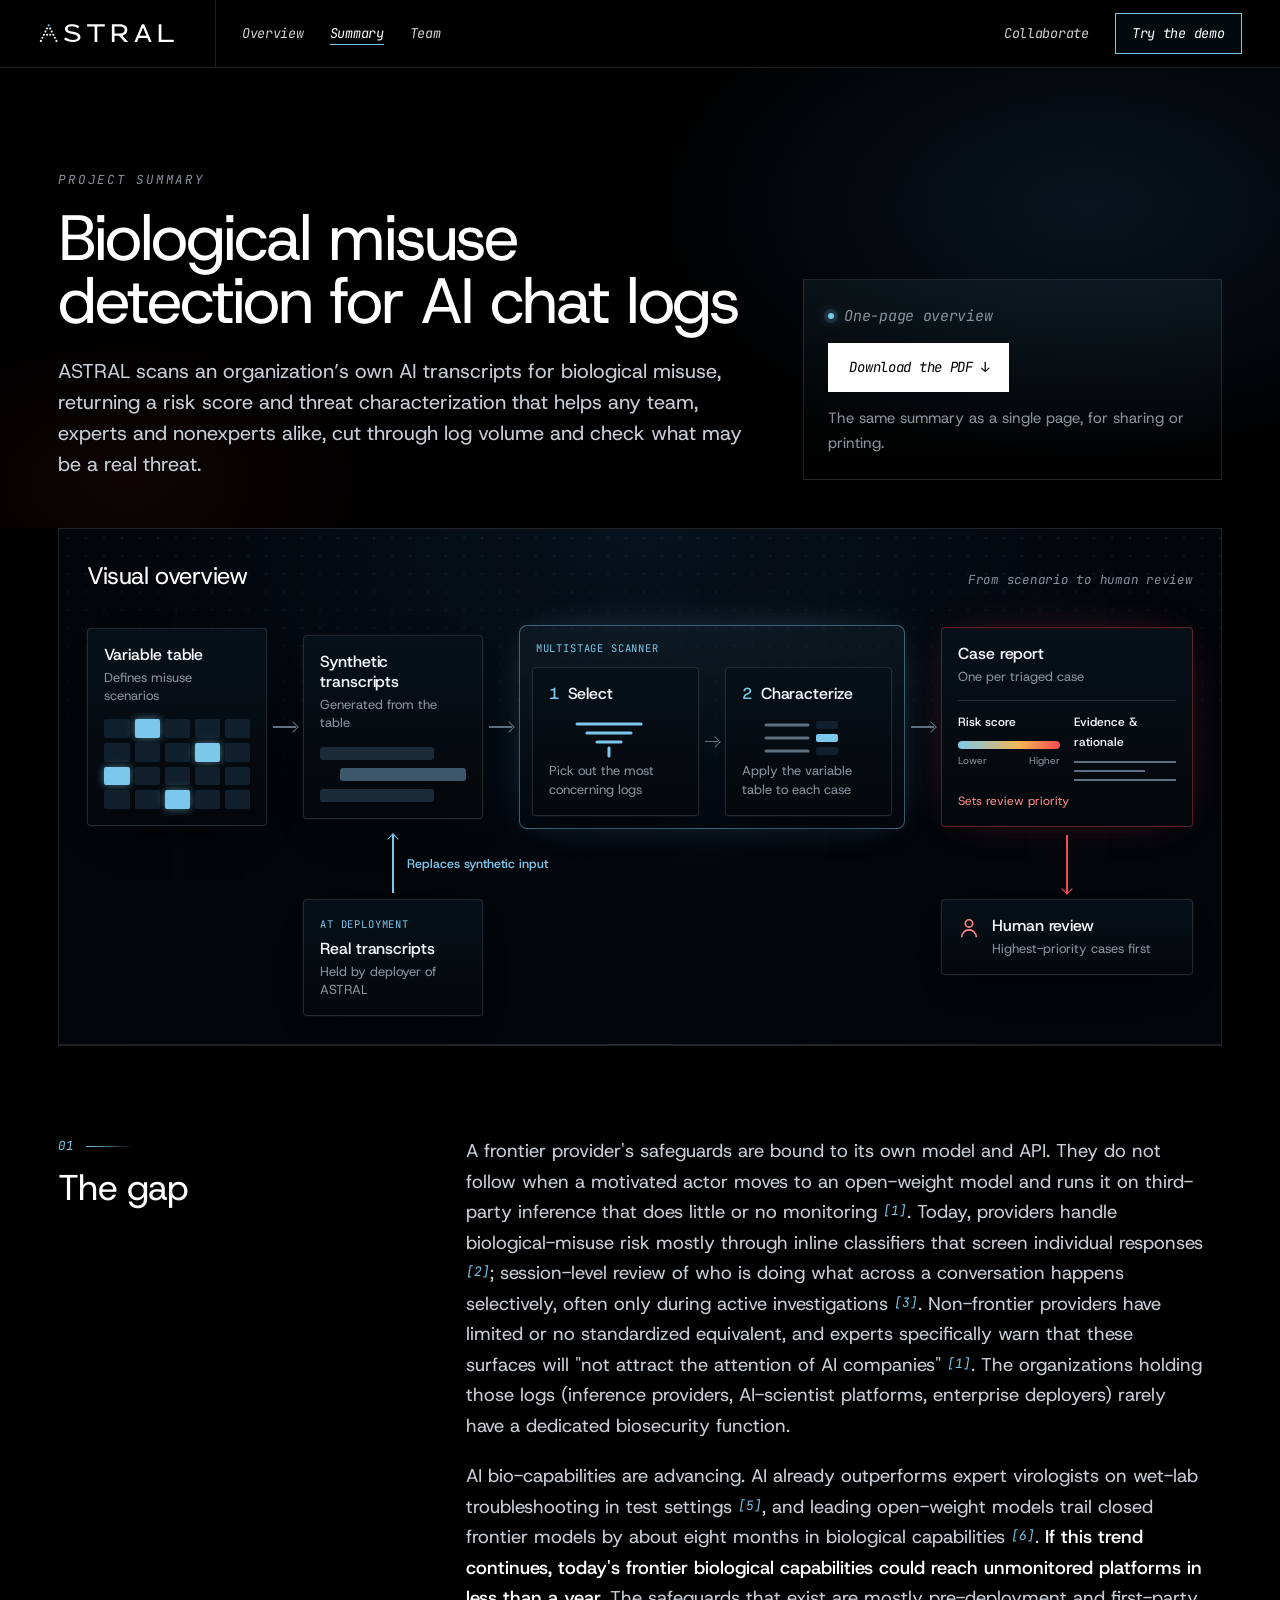
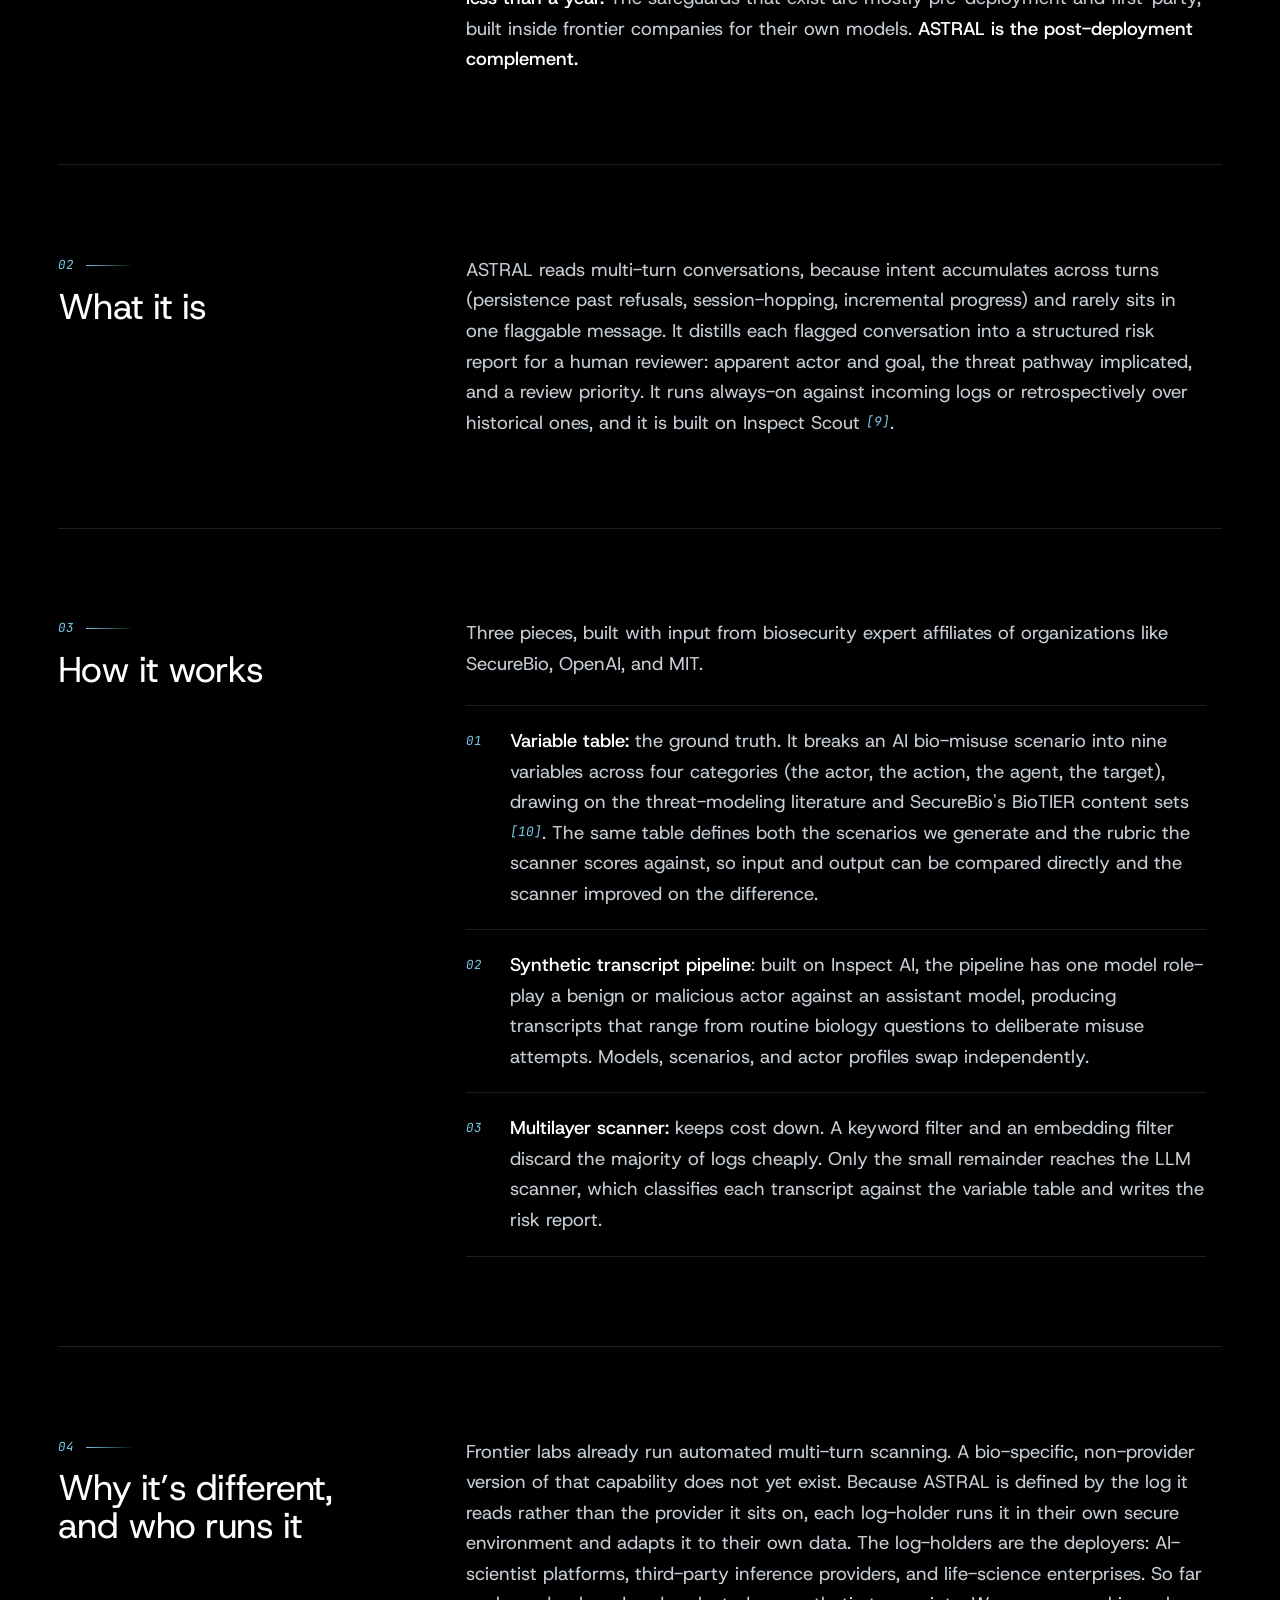
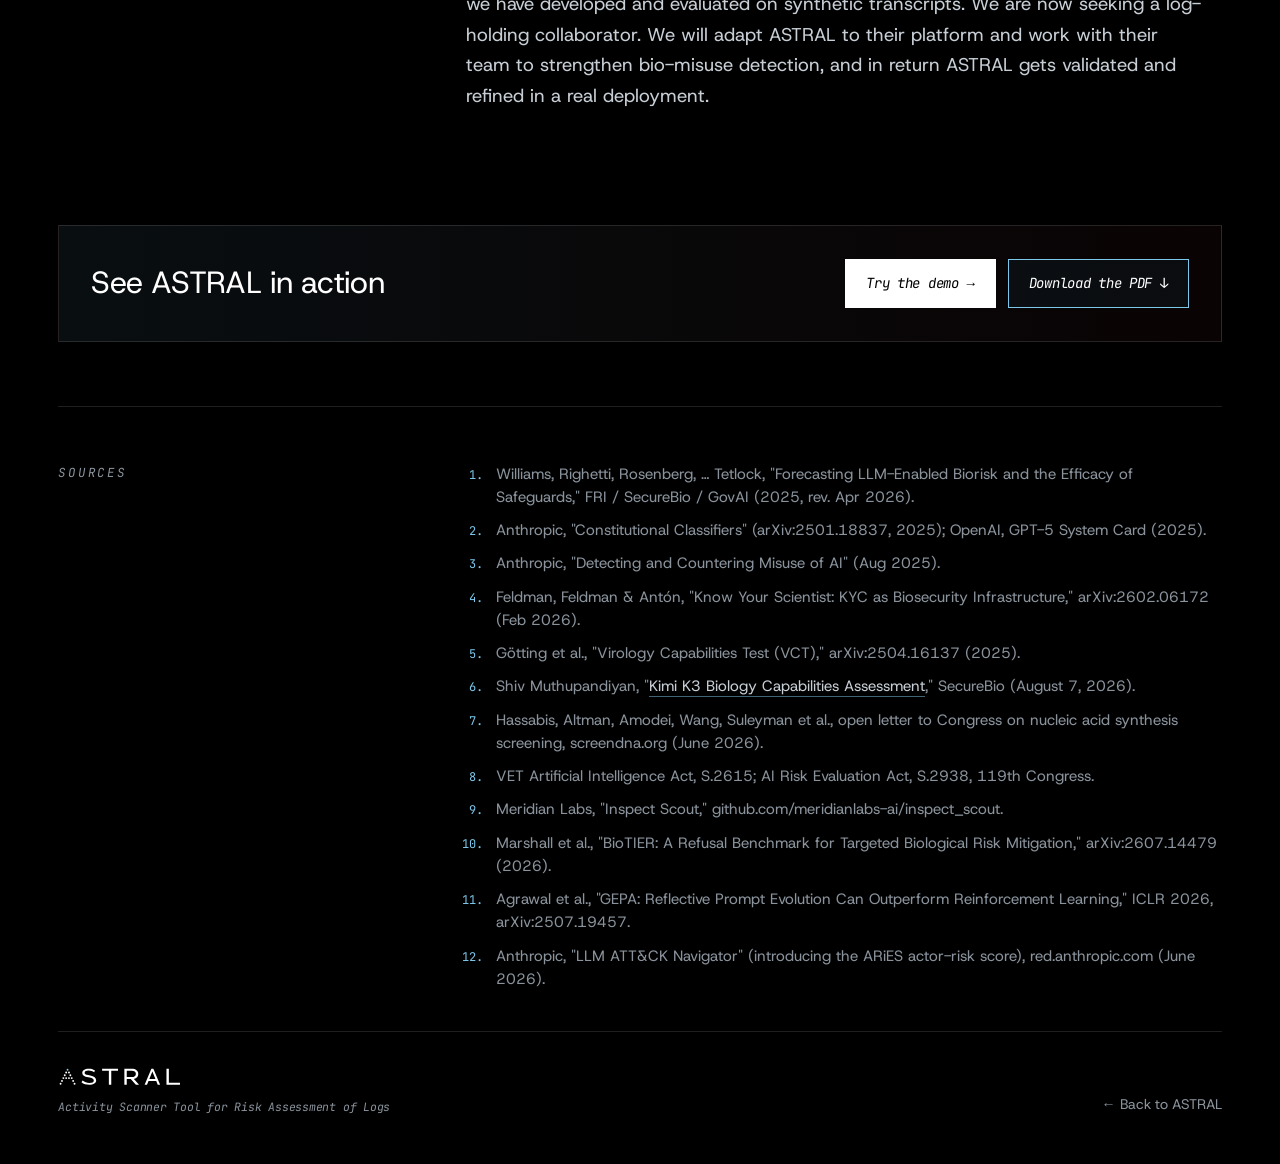
==== docs/summary.html @ dcd9b11d "Publish the redesigned site and the scanner demo The homepage scrolls over a dotted visual that open" ====
<!doctype html>
<html lang="en">
<head>
<meta charset="utf-8"><meta name="viewport" content="width=device-width, initial-scale=1">
<meta name="theme-color" content="#000000">
<meta name="robots" content="index, follow">
<link rel="canonical" href="https://astral.detection.bio/summary.html">
<meta name="description" content="The gap ASTRAL addresses, how it works, who runs it, and sources, with a visual overview and the one-page PDF.">
<meta property="og:type" content="website">
<meta property="og:site_name" content="ASTRAL">
<meta property="og:title" content="ASTRAL — Project summary">
<meta property="og:description" content="The gap ASTRAL addresses, how it works, who runs it, and sources, with a visual overview and the one-page PDF.">
<meta property="og:url" content="https://astral.detection.bio/summary.html">
<meta property="og:image" content="https://astral.detection.bio/assets/social-preview.png?v=d7281f90005f">
<meta property="og:image:width" content="1200">
<meta property="og:image:height" content="630">
<meta property="og:image:alt" content="ASTRAL: biological misuse detection for AI chat logs, beside the ASTRAL mark drawn as a constellation">
<meta name="twitter:card" content="summary_large_image">
<meta name="twitter:image" content="https://astral.detection.bio/assets/social-preview.png?v=d7281f90005f">
<link rel="icon" href="assets/favicon.svg" type="image/svg+xml">
<link rel="icon" href="assets/favicon.ico" sizes="32x32">
<link rel="apple-touch-icon" href="assets/apple-touch-icon.png">
<title>ASTRAL — Project summary</title>
<link rel="stylesheet" href="fonts.css?v=89ebba103f18">
<link rel="stylesheet" href="figures.css?v=d485fb418f21">
<style>
/* Layout: a reading page in the new site's style. Title and download first, then the redrawn visual overview,
   then the four sections as number-and-heading on the left with prose on the right, then sources. */
:root{
  --bg:#000; --ink:#f4f7fa; --text:#c7ced5; --muted:#8a939c; --faint:#59626b;
  --line:rgba(255,255,255,.12); --line-2:rgba(255,255,255,.2);
  --ice:#7cc8ec; --ice-deep:#0e2a36; --amber:#f4b856; --red:#f24b50;
  --sans:'Host Grotesk','Helvetica Neue',Arial,sans-serif;
  --mono:'JetBrains Mono',ui-monospace,Menlo,monospace;
  --gutter:clamp(20px,3vw,40px); --max:1240px;
  color-scheme:dark;
  --fig-font:var(--sans); --fig-mono:var(--mono);
  --fig-surface:linear-gradient(180deg,#071018,#03070b); --fig-surface-2:rgba(124,200,236,.03);
  --fig-border:rgba(255,255,255,.12); --fig-border-strong:rgba(124,200,236,.45);
  --fig-ink:#f4f7fa; --fig-muted:#8a939c; --fig-accent:#7cc8ec;
  --fig-line:#5f7080; --fig-dot:#9fb6c8; --fig-cell:#11202c; --fig-bar:#1a2a38; --fig-bar-strong:#3c566c;
  --fig-meter:linear-gradient(90deg,#7cc8ec,#f4b856 60%,#f24b50); --fig-radius:4px; --fig-strong:500;
}
*{box-sizing:border-box}
html{scroll-behavior:smooth}
body{margin:0;background:var(--bg);color:var(--text);font-family:var(--sans);font-size:18.5px;line-height:1.65;-webkit-font-smoothing:antialiased;overflow-x:clip}
a{color:inherit;text-decoration:none}
h1,h2,h3,p{margin:0}
.i{font-family:var(--mono);font-style:italic;font-weight:400;letter-spacing:-.02em}
.skip-link{position:absolute;left:12px;top:-80px;z-index:40;background:#fff;color:#000;padding:10px 14px;font-size:14px}.skip-link:focus{top:12px}
a:focus-visible{outline:2px solid var(--ice);outline-offset:3px}
strong{color:#fff;font-weight:500}
.wrap{max-width:var(--max);margin:0 auto;padding-inline:var(--gutter)}
.site-header{position:sticky;top:0;z-index:20;height:68px;display:flex;align-items:stretch;border-bottom:1px solid var(--line);background:rgba(0,0,0,.82);backdrop-filter:blur(10px);-webkit-backdrop-filter:blur(10px)}
.brand{display:flex;align-items:center;padding:0 var(--gutter);border-right:1px solid var(--line)}
.logo{width:138px;height:auto;display:block}.logo-apex{fill:var(--ice)}.logo-dots circle,.logo-type{fill:#fff}
.site-header nav{display:flex;align-items:center;gap:26px;padding:0 26px;font-size:13.5px;color:#fff}
.site-header nav.right{margin-left:auto;padding-right:var(--gutter)}
.site-header nav a:not(.btn){opacity:.82}.site-header nav a:not(.btn):hover,.site-header nav a[aria-current]{opacity:1}
.site-header nav a[aria-current]{border-bottom:1px solid var(--ice)}
.btn{display:inline-flex;align-items:center;gap:10px;border:1px solid var(--ice);padding:8px 16px;font-size:13.5px;color:#fff;background:rgba(14,42,54,.25);transition:background .2s}
.btn:hover{background:var(--ice-deep)}
.btn.solid{background:#fff;color:#000;border-color:#fff}.btn.solid:hover{background:var(--ice);border-color:var(--ice)}
.btn.lg{padding:12px 20px;font-size:14px}

.intro{position:relative;padding-block:clamp(64px,8vw,112px) 48px;display:grid;grid-template-columns:minmax(0,1.25fr) minmax(0,.75fr);gap:48px;align-items:end}
.intro::before{content:"";position:absolute;inset:0 calc(50% - 50vw);z-index:-1;background:radial-gradient(50% 80% at 85% 30%,rgba(40,90,140,.22),transparent 70%),radial-gradient(30% 50% at 10% 90%,rgba(242,75,80,.06),transparent 70%)}
.eyebrow{font-size:12.5px;letter-spacing:.14em;text-transform:uppercase;color:var(--muted)}
.intro h1{margin-top:16px;font-weight:400;font-size:clamp(40px,5vw,72px);line-height:.98;letter-spacing:-.04em;color:#fff;text-wrap:balance}
.intro .tldr{margin-top:24px;font-size:20px;line-height:1.55;color:var(--text);max-width:36em}
.intro .side{display:grid;gap:14px;justify-items:start;padding:24px;border:1px solid var(--line);background:linear-gradient(180deg,rgba(124,200,236,.06),rgba(0,0,0,0))}
.intro .side p{font-size:15px;color:var(--muted)}
.intro .kicker{display:flex;align-items:center;gap:10px;font-size:12.5px;color:var(--muted)}
.intro .kicker::before{content:"";width:6px;height:6px;border-radius:50%;background:var(--ice);box-shadow:0 0 0 4px rgba(124,200,236,.14),0 0 14px rgba(124,200,236,.8)}

.overview{margin:0;padding:28px;border:1px solid var(--line);background:radial-gradient(80% 120% at 50% 0%,rgba(40,90,140,.14),transparent 60%),#02050a;position:relative}
.overview::before{content:"";position:absolute;inset:0;pointer-events:none;background-image:radial-gradient(rgba(124,200,236,.16) 1px,transparent 1.2px);background-size:18px 18px;-webkit-mask-image:linear-gradient(180deg,#000,transparent 70%);mask-image:linear-gradient(180deg,#000,transparent 70%);opacity:.5}
.overview figcaption{position:relative;display:flex;justify-content:space-between;align-items:baseline;gap:16px;margin-bottom:28px}
.overview figcaption h2{font-weight:400;font-size:24px;letter-spacing:-.02em;color:#fff}
.overview figcaption span{font-size:12.5px;color:var(--muted)}
.overview .ov{position:relative}
.ov-node{box-shadow:0 0 0 1px rgba(255,255,255,.02),0 18px 40px -24px rgba(0,0,0,.9)}
.ov-scanner{background:linear-gradient(180deg,rgba(124,200,236,.06),rgba(124,200,236,.01))!important;box-shadow:0 0 40px -18px rgba(124,200,236,.45)}
.ov-grid i.on{box-shadow:0 0 8px rgba(124,200,236,.6)}
.ov-report{border-color:rgba(242,75,80,.35)!important;box-shadow:0 0 44px -20px rgba(242,75,80,.45)}
.ov-report .ov-note{color:#ff8a8c!important}
.ov-human .ov-person{stroke:#ff8a8c}
.ov-down::before{background:#f24b50}.ov-down::after{border-color:#f24b50}

.sec{display:grid;grid-template-columns:minmax(0,1fr) minmax(0,2.1fr);gap:48px;padding-block:clamp(56px,7vw,96px);border-top:1px solid var(--line)}
.sec:first-of-type{margin-top:clamp(56px,7vw,96px)}
.sec-head{position:sticky;top:96px;align-self:start;display:grid;gap:12px}
.sec-head .num{display:flex;align-items:center;gap:12px;font-size:12.5px;color:var(--ice)}
.sec-head .num::after{content:"";width:48px;height:1px;background:linear-gradient(90deg,var(--ice),transparent)}
.sec-head h2{font-weight:400;font-size:clamp(28px,2.8vw,40px);line-height:1.06;letter-spacing:-.025em;color:#fff;text-wrap:balance}
.prose{display:grid;gap:20px;max-width:40em;min-width:0}
.prose p{color:var(--text)}
.cite{font-family:var(--mono);font-style:italic;font-size:.7em;color:var(--ice);vertical-align:.25em}
.components{list-style:none;margin:6px 0 0;padding:0;display:grid;counter-reset:c}
.components li{counter-increment:c;position:relative;padding:20px 0 20px 44px;border-top:1px solid var(--line)}
.components li:last-child{border-bottom:1px solid var(--line)}
.components li::before{content:counter(c,decimal-leading-zero);position:absolute;left:0;top:25px;font-family:var(--mono);font-style:italic;font-size:12.5px;color:var(--ice)}
.sources{padding-block:56px 40px;border-top:1px solid var(--line);display:grid;grid-template-columns:minmax(0,1fr) minmax(0,2.1fr);gap:48px}
.sources ol{margin:0;padding-left:1.6em;font-size:15px;line-height:1.55;color:var(--muted);display:grid;gap:10px}
.sources li{padding-left:6px;overflow-wrap:anywhere}
.sources li::marker{font-family:var(--mono);font-size:12px;color:var(--ice)}
.sources li:target{color:#fff}
.sources a{color:#c7ced5;border-bottom:1px solid rgba(124,200,236,.5)}.sources a:hover{color:#fff}
.end{display:flex;flex-wrap:wrap;gap:16px 24px;align-items:center;justify-content:space-between;padding:32px;margin-block:24px 64px;border:1px solid var(--line);background:linear-gradient(90deg,rgba(124,200,236,.07),rgba(242,75,80,.04))}
.end h2{font-weight:400;font-size:clamp(24px,2.4vw,32px);letter-spacing:-.02em;color:#fff}
.end .acts{display:flex;flex-wrap:wrap;gap:12px}
.site-footer{display:flex;justify-content:space-between;align-items:flex-end;gap:24px;padding-block:32px 48px;border-top:1px solid var(--line);font-size:14px;color:var(--muted)}
.site-footer .brand{flex-direction:column;align-items:flex-start;gap:8px;padding:0;border:0}
.site-footer .logo{width:124px}
@media (max-width:900px){
  .site-header nav{display:none}.site-header nav.right{display:flex;padding:0 20px}.site-header nav.right a:not(.btn){display:none}.brand{border-right:0}
  .intro,.sec,.sources{grid-template-columns:minmax(0,1fr);gap:24px}
  .sec-head{position:static}
  .overview{padding:18px}
  .site-footer{flex-direction:column;align-items:flex-start}
}
@media (prefers-reduced-motion:reduce){html{scroll-behavior:auto}}
</style>
</head>
<body>
<a class="skip-link" href="#title">Skip to content</a>
<header class="site-header">
  <a class="brand" href="./" aria-label="ASTRAL home"><svg class="logo" viewBox="0 0 312 64" role="img" aria-label="ASTRAL"><g transform="translate(1.46,10.17) scale(0.704)"><circle class="logo-apex" cx="32" cy="6" r="3.4"/><g class="logo-dots"><circle cx="27" cy="16" r="3.4"/><circle cx="37" cy="16" r="3.4"/><circle cx="22" cy="26" r="3.4"/><circle cx="42" cy="26" r="3.4"/><circle cx="17" cy="36" r="3.4"/><circle cx="27" cy="36" r="3.4"/><circle cx="37" cy="36" r="3.4"/><circle cx="47" cy="36" r="3.4"/><circle cx="12" cy="46" r="3.4"/><circle cx="52" cy="46" r="3.4"/><circle cx="7" cy="56" r="3.4"/><circle cx="57" cy="56" r="3.4"/></g></g><g class="logo-type"><g transform="translate(58,9)"><path d="M35 6C30 2 25 1 19 1 9 1 3 6 3 13c0 7 5 10 15 12l4 1c7 2 10 4 10 8 0 5-4 7-11 7-7 0-12-3-17-7l-3 5c5 5 12 7 20 7 10 0 17-5 17-12 0-8-5-11-15-14l-5-1c-7-2-9-3-9-7 0-4 4-6 10-6 5 0 10 2 14 5Z" transform="translate(0,2.11) scale(1,.889)"/></g><g transform="translate(111,9)"><path d="M0 3h40v5H23v35h-6V8H0Z"/></g><g transform="translate(164,9)"><path fill-rule="evenodd" d="M3 3h18c11 0 17 5 17 13 0 6-4 11-11 13l13 14h-8L19 29H9v14H3Zm6 5v16h12c7 0 11-3 11-8s-4-8-11-8Z"/></g><g transform="translate(217,9)"><path d="M1 43 18 3h5l17 40h-6L20.5 10 7 43Z M10 29h21v5H10Z"/></g><g transform="translate(270,9)"><path d="M3 3h6v35h28v5H3Z"/></g></g></svg></a>
  <nav class="i"><a href="./">Overview</a><a href="summary.html" aria-current="page">Summary</a><a href="./#team">Team</a></nav>
  <nav class="i right"><a href="./#contact">Collaborate</a><a class="btn" href="demo/">Try the demo</a></nav>
</header>
<main class="wrap">
  <section class="intro" aria-labelledby="title">
    <div>
      <p class="eyebrow i">Project summary</p>
      <h1 id="title">Biological misuse detection for AI chat logs</h1>
      <p class="tldr">ASTRAL scans an organization’s own AI transcripts for biological misuse, returning a risk score and threat characterization that helps any team, experts and nonexperts alike, cut through log volume and check what may be a real threat.</p>
    </div>
    <aside class="side" aria-label="Download">
      <p class="kicker i">One-page overview</p>
      <a class="btn solid lg i" href="ASTRAL-project-overview.pdf?v=16b8cfda8584" download>Download the PDF ↓</a>
      <p>The same summary as a single page, for sharing or printing.</p>
    </aside>
  </section>

  <figure class="overview" aria-labelledby="ov-title">
    <figcaption><h2 id="ov-title">Visual overview</h2><span class="i">From scenario to human review</span></figcaption>
    <div class="ov" role="img" aria-label="The variable table defines misuse scenarios and generates synthetic transcripts. At deployment, real transcripts held by the deployer of ASTRAL replace the synthetic input. The multistage scanner selects concerning logs and characterizes each case using the variable table. Each triaged case receives a report containing its risk score, evidence and rationale, which sets priority for human review.">
  <div class="ov-node ov-table">
    <h3>Variable table</h3><p>Defines misuse scenarios</p>
    <div class="ov-grid" aria-hidden="true"><i></i><i class="on"></i><i></i><i></i><i></i><i></i><i></i><i></i><i class="on"></i><i></i><i class="on"></i><i></i><i></i><i></i><i></i><i></i><i></i><i class="on"></i><i></i><i></i></div>
  </div>
  <div class="ov-arrow ov-a1" aria-hidden="true"></div>
  <div class="ov-node ov-synth">
    <h3>Synthetic transcripts</h3><p>Generated from the table</p>
    <div class="ov-bars" aria-hidden="true"><i></i><i></i><i></i></div>
  </div>
  <div class="ov-arrow ov-a2" aria-hidden="true"></div>
  <div class="ov-scanner">
    <span class="ov-tag">Multistage scanner</span>
    <div class="ov-steps">
      <div class="ov-node ov-step"><h3><b>1</b> Select</h3>
        <svg class="ov-icon" viewBox="0 0 80 40" aria-hidden="true"><path d="M8 6h64M18 15h44M28 24h24M40 30v8"/></svg>
        <p>Pick out the most concerning logs</p></div>
      <div class="ov-arrow ov-a3" aria-hidden="true"></div>
      <div class="ov-node ov-step"><h3><b>2</b> Characterize</h3>
        <svg class="ov-icon" viewBox="0 0 80 40" aria-hidden="true"><path d="M4 7h42M4 20h42M4 33h42"/><rect x="54" y="3" width="22" height="8" rx="2"/><rect class="hl" x="54" y="16" width="22" height="8" rx="2"/><rect x="54" y="29" width="22" height="8" rx="2"/></svg>
        <p>Apply the variable table to each case</p></div>
    </div>
  </div>
  <div class="ov-arrow ov-a4" aria-hidden="true"></div>
  <div class="ov-node ov-report">
    <h3>Case report</h3><p>One per triaged case</p>
    <div class="ov-report-body" aria-hidden="true">
      <div><span class="ov-k">Risk score</span><i class="ov-meter"></i><span class="ov-scale"><small>Lower</small><small>Higher</small></span></div>
      <div><span class="ov-k">Evidence &amp; rationale</span><i class="ov-line"></i><i class="ov-line s"></i><i class="ov-line"></i></div>
    </div>
    <p class="ov-note">Sets review priority</p>
  </div>
  <div class="ov-up" aria-hidden="true"><span>Replaces synthetic input</span></div>
  <div class="ov-node ov-real"><span class="ov-tag">At deployment</span><h3>Real transcripts</h3><p>Held by deployer of ASTRAL</p></div>
  <div class="ov-down" aria-hidden="true"></div>
  <div class="ov-node ov-human">
    <svg class="ov-person" viewBox="0 0 24 24" aria-hidden="true"><circle cx="12" cy="7" r="4"/><path d="M4 22c0-4.4 3.6-8 8-8s8 3.6 8 8"/></svg>
    <div><h3>Human review</h3><p>Highest-priority cases first</p></div>
  </div>
</div>
  </figure>

  <section class="sec" aria-labelledby="s01">
    <header class="sec-head"><p class="num i">01</p><h2 id="s01">The gap</h2></header>
    <div class="prose">
<p>A frontier provider&#x27;s safeguards are bound to its own model and API. They do not follow when a motivated actor moves to an open-weight model and runs it on third-party inference that does little or no monitoring <a class="cite" href="#src-1">[1]</a>. Today, providers handle biological-misuse risk mostly through inline classifiers that screen individual responses <a class="cite" href="#src-2">[2]</a>; session-level review of who is doing what across a conversation happens selectively, often only during active investigations <a class="cite" href="#src-3">[3]</a>. Non-frontier providers have limited or no standardized equivalent, and experts specifically warn that these surfaces will &quot;not attract the attention of AI companies&quot; <a class="cite" href="#src-1">[1]</a>. The organizations holding those logs (inference providers, AI-scientist platforms, enterprise deployers) rarely have a dedicated biosecurity function.</p>
<p>AI bio-capabilities are advancing. AI already outperforms expert virologists on wet-lab troubleshooting in test settings <a class="cite" href="#src-5">[5]</a>, and leading open-weight models trail closed frontier models by about eight months in biological capabilities <a class="cite" href="#src-6">[6]</a>. <strong>If this trend continues, today&#x27;s frontier biological capabilities could reach unmonitored platforms in less than a year.</strong> The safeguards that exist are mostly pre-deployment and first-party, built inside frontier companies for their own models. <strong>ASTRAL is the post-deployment complement.</strong></p>
    </div>
  </section>
  <section class="sec" aria-labelledby="s02">
    <header class="sec-head"><p class="num i">02</p><h2 id="s02">What it is</h2></header>
    <div class="prose">
<p>ASTRAL reads multi-turn conversations, because intent accumulates across turns (persistence past refusals, session-hopping, incremental progress) and rarely sits in one flaggable message. It distills each flagged conversation into a structured risk report for a human reviewer: apparent actor and goal, the threat pathway implicated, and a review priority. It runs always-on against incoming logs or retrospectively over historical ones, and it is built on Inspect Scout <a class="cite" href="#src-9">[9]</a>. </p>
    </div>
  </section>
  <section class="sec" aria-labelledby="s03">
    <header class="sec-head"><p class="num i">03</p><h2 id="s03">How it works</h2></header>
    <div class="prose">
<p>Three pieces, built with input from biosecurity expert affiliates of organizations like SecureBio, OpenAI, and MIT. </p><ol class="components"><li><strong>Variable table: </strong>the ground truth. It breaks an AI bio-misuse scenario into nine variables across four categories (the actor, the action, the agent, the target), drawing on the threat-modeling literature and SecureBio&#x27;s BioTIER content sets <a class="cite" href="#src-10">[10]</a>. The same table defines both the scenarios we generate and the rubric the scanner scores against, so input and output can be compared directly and the scanner improved on the difference.</li>
<li><strong>Synthetic transcript pipeline</strong>: built on Inspect AI, the pipeline has one model role-play a benign or malicious actor against an assistant model, producing transcripts that range from routine biology questions to deliberate misuse attempts. Models, scenarios, and actor profiles swap independently. </li>
<li><strong>Multilayer scanner:</strong> keeps cost down. A keyword filter and an embedding filter discard the majority of logs cheaply. Only the small remainder reaches the LLM scanner, which classifies each transcript against the variable table and writes the risk report. </li>
</ol>
    </div>
  </section>
  <section class="sec" aria-labelledby="s04">
    <header class="sec-head"><p class="num i">04</p><h2 id="s04">Why it’s different, and who runs it</h2></header>
    <div class="prose">
<p>Frontier labs already run automated multi-turn scanning. A bio-specific, non-provider version of that capability does not yet exist. Because ASTRAL is defined by the log it reads rather than the provider it sits on, each log-holder runs it in their own secure environment and adapts it to their own data. The log-holders are the deployers: AI-scientist platforms, third-party inference providers, and life-science enterprises. So far we have developed and evaluated on synthetic transcripts. We are now seeking a log-holding collaborator. We will adapt ASTRAL to their platform and work with their team to strengthen bio-misuse detection, and in return ASTRAL gets validated and refined in a real deployment.</p>
    </div>
  </section>

  <div class="end">
    <h2>See ASTRAL in action</h2>
    <div class="acts"><a class="btn solid lg i" href="demo/">Try the demo →</a><a class="btn lg i" href="ASTRAL-project-overview.pdf?v=16b8cfda8584" download>Download the PDF ↓</a></div>
  </div>

  <section class="sources" id="sources" aria-labelledby="sources-title">
    <h2 id="sources-title" class="eyebrow i">Sources</h2>
    <ol>
      <li id="src-1">Williams, Righetti, Rosenberg, … Tetlock, &quot;Forecasting LLM-Enabled Biorisk and the Efficacy of Safeguards,&quot; FRI / SecureBio / GovAI (2025, rev. Apr 2026).</li>
      <li id="src-2">Anthropic, &quot;Constitutional Classifiers&quot; (arXiv:2501.18837, 2025); OpenAI, GPT-5 System Card (2025).</li>
      <li id="src-3">Anthropic, &quot;Detecting and Countering Misuse of AI&quot; (Aug 2025).</li>
      <li id="src-4">Feldman, Feldman &amp; Antón, &quot;Know Your Scientist: KYC as Biosecurity Infrastructure,&quot; arXiv:2602.06172 (Feb 2026).</li>
      <li id="src-5">Götting et al., &quot;Virology Capabilities Test (VCT),&quot; arXiv:2504.16137 (2025).</li>
      <li id="src-6">Shiv Muthupandiyan, &quot;<a href="https://securebio.org/blog/kimi-k3-biology-capabilities-assessment/">Kimi K3 Biology Capabilities Assessment</a>,&quot; SecureBio (August 7, 2026).</li>
      <li id="src-7">Hassabis, Altman, Amodei, Wang, Suleyman et al., open letter to Congress on nucleic acid synthesis screening, screendna.org (June 2026).</li>
      <li id="src-8">VET Artificial Intelligence Act, S.2615; AI Risk Evaluation Act, S.2938, 119th Congress.</li>
      <li id="src-9">Meridian Labs, &quot;Inspect Scout,&quot; github.com/meridianlabs-ai/inspect_scout.</li>
      <li id="src-10">Marshall et al., &quot;BioTIER: A Refusal Benchmark for Targeted Biological Risk Mitigation,&quot; arXiv:2607.14479 (2026).</li>
      <li id="src-11">Agrawal et al., &quot;GEPA: Reflective Prompt Evolution Can Outperform Reinforcement Learning,&quot; ICLR 2026, arXiv:2507.19457.</li>
      <li id="src-12">Anthropic, &quot;LLM ATT&amp;CK Navigator&quot; (introducing the ARiES actor-risk score), red.anthropic.com (June 2026).</li>
    </ol>
  </section>

  <footer class="site-footer">
    <a class="brand" href="./"><svg class="logo" viewBox="0 0 312 64" role="img" aria-label="ASTRAL"><g transform="translate(1.46,10.17) scale(0.704)"><circle class="logo-apex" cx="32" cy="6" r="3.4"/><g class="logo-dots"><circle cx="27" cy="16" r="3.4"/><circle cx="37" cy="16" r="3.4"/><circle cx="22" cy="26" r="3.4"/><circle cx="42" cy="26" r="3.4"/><circle cx="17" cy="36" r="3.4"/><circle cx="27" cy="36" r="3.4"/><circle cx="37" cy="36" r="3.4"/><circle cx="47" cy="36" r="3.4"/><circle cx="12" cy="46" r="3.4"/><circle cx="52" cy="46" r="3.4"/><circle cx="7" cy="56" r="3.4"/><circle cx="57" cy="56" r="3.4"/></g></g><g class="logo-type"><g transform="translate(58,9)"><path d="M35 6C30 2 25 1 19 1 9 1 3 6 3 13c0 7 5 10 15 12l4 1c7 2 10 4 10 8 0 5-4 7-11 7-7 0-12-3-17-7l-3 5c5 5 12 7 20 7 10 0 17-5 17-12 0-8-5-11-15-14l-5-1c-7-2-9-3-9-7 0-4 4-6 10-6 5 0 10 2 14 5Z" transform="translate(0,2.11) scale(1,.889)"/></g><g transform="translate(111,9)"><path d="M0 3h40v5H23v35h-6V8H0Z"/></g><g transform="translate(164,9)"><path fill-rule="evenodd" d="M3 3h18c11 0 17 5 17 13 0 6-4 11-11 13l13 14h-8L19 29H9v14H3Zm6 5v16h12c7 0 11-3 11-8s-4-8-11-8Z"/></g><g transform="translate(217,9)"><path d="M1 43 18 3h5l17 40h-6L20.5 10 7 43Z M10 29h21v5H10Z"/></g><g transform="translate(270,9)"><path d="M3 3h6v35h28v5H3Z"/></g></g></svg><span class="i" style="font-size:11.5px">Activity Scanner Tool for Risk Assessment of Logs</span></a>
    <a href="./">← Back to ASTRAL</a>
  </footer>
</main>
</body>
</html>
---- docs/fonts.css ----
/* Host Grotesk and JetBrains Mono, self-hosted (SIL Open Font License). Paths are relative to this file. */
@font-face{font-family:'Host Grotesk';font-style:italic;font-weight:300 800;font-display:swap;src:url(assets/fonts/HostGrotesk-italic-300_800.woff2) format('woff2');unicode-range:U+0000-00FF, U+0131, U+0152-0153, U+02BB-02BC, U+02C6, U+02DA, U+02DC, U+0304, U+0308, U+0329, U+2000-206F, U+20AC, U+2122, U+2191, U+2193, U+2212, U+2215, U+FEFF, U+FFFD}
@font-face{font-family:'Host Grotesk';font-style:normal;font-weight:300 800;font-display:swap;src:url(assets/fonts/HostGrotesk-normal-300_800.woff2) format('woff2');unicode-range:U+0000-00FF, U+0131, U+0152-0153, U+02BB-02BC, U+02C6, U+02DA, U+02DC, U+0304, U+0308, U+0329, U+2000-206F, U+20AC, U+2122, U+2191, U+2193, U+2212, U+2215, U+FEFF, U+FFFD}
@font-face{font-family:'JetBrains Mono';font-style:italic;font-weight:100 800;font-display:swap;src:url(assets/fonts/JetBrainsMono-italic-100_800.woff2) format('woff2');unicode-range:U+0000-00FF, U+0131, U+0152-0153, U+02BB-02BC, U+02C6, U+02DA, U+02DC, U+0304, U+0308, U+0329, U+2000-206F, U+20AC, U+2122, U+2191, U+2193, U+2212, U+2215, U+FEFF, U+FFFD}
@font-face{font-family:'JetBrains Mono';font-style:normal;font-weight:100 800;font-display:swap;src:url(assets/fonts/JetBrainsMono-normal-100_800.woff2) format('woff2');unicode-range:U+0000-00FF, U+0131, U+0152-0153, U+02BB-02BC, U+02C6, U+02DA, U+02DC, U+0304, U+0308, U+0329, U+2000-206F, U+20AC, U+2122, U+2191, U+2193, U+2212, U+2215, U+FEFF, U+FFFD}
---- docs/figures.css ----
/* Shared figure layouts for the design variations.
   Each variation sets the --fig-* tokens; nothing here sets a colour of its own. */

/* System overview */
.ov{display:grid;grid-template-columns:minmax(0,1fr) 36px minmax(0,1fr) 36px minmax(0,2.15fr) 36px minmax(0,1.4fr);grid-template-rows:auto 70px auto;font-family:var(--fig-font);color:var(--fig-ink)}
.ov h3{margin:0;font-size:16px;line-height:1.25;font-weight:var(--fig-strong,600);letter-spacing:-.005em}
.ov p{margin:4px 0 0;font-size:13px;line-height:1.4;color:var(--fig-muted)}
.ov-node{background:var(--fig-surface);border:1px solid var(--fig-border);border-radius:var(--fig-radius);padding:16px;min-width:0}
.ov-table{grid-area:1/1}.ov-a1{grid-area:1/2}.ov-synth{grid-area:1/3}.ov-a2{grid-area:1/4}.ov-scanner{grid-area:1/5}.ov-a4{grid-area:1/6}.ov-report{grid-area:1/7}
.ov-up{grid-area:2/3}.ov-real{grid-area:3/3}.ov-down{grid-area:2/7}.ov-human{grid-area:3/7}
.ov-table,.ov-synth,.ov-report{align-self:center}
.ov-grid{display:grid;grid-template-columns:repeat(5,1fr);gap:5px;margin-top:14px}
.ov-grid i{display:block;aspect-ratio:4/3;border-radius:2px;background:var(--fig-cell)}
.ov-grid i.on{background:var(--fig-accent)}
.ov-bars{display:grid;gap:8px;margin-top:14px}
.ov-bars i{display:block;height:13px;border-radius:3px;background:var(--fig-bar);width:78%}
.ov-bars i:nth-child(2){justify-self:end;width:86%;background:var(--fig-bar-strong)}
.ov-scanner{border:1px solid var(--fig-border-strong,var(--fig-border));border-radius:calc(var(--fig-radius) + 4px);padding:12px;background:var(--fig-surface-2,transparent);min-width:0}
.ov-tag{display:block;font-family:var(--fig-mono);font-size:10.5px;letter-spacing:.08em;text-transform:uppercase;color:var(--fig-accent);margin:2px 4px 10px}
.ov-steps{display:grid;grid-template-columns:minmax(0,1fr) 26px minmax(0,1fr)}
.ov-step h3 b{font-weight:inherit;color:var(--fig-accent);margin-right:4px}
.ov-icon{display:block;width:100%;max-width:120px;height:40px;margin:14px 0 4px;fill:none;stroke:var(--fig-accent);stroke-width:3;stroke-linecap:round}
.ov-icon rect{fill:var(--fig-cell);stroke:none}.ov-icon rect.hl{fill:var(--fig-accent)}
.ov-icon path{stroke:var(--fig-line)}
.ov-step:first-child .ov-icon path{stroke:var(--fig-accent)}
.ov-report-body{display:grid;grid-template-columns:1fr 1fr;gap:14px;margin-top:14px;padding-top:12px;border-top:1px solid var(--fig-border)}
.ov-k{display:block;font-size:12px;font-weight:var(--fig-strong,600);margin-bottom:8px}
.ov-meter{display:block;height:8px;border-radius:4px;background:var(--fig-meter)}
.ov-scale{display:flex;justify-content:space-between;margin-top:4px}.ov-scale small{font-size:10px;color:var(--fig-muted)}
.ov-line{display:block;height:2px;background:var(--fig-line);margin:7px 0 0}.ov-line.s{width:70%}
.ov-note{color:var(--fig-accent)!important;font-size:12px!important;margin-top:12px!important}
.ov-real{align-self:start}
.ov-real .ov-tag{margin:0 0 6px}
.ov-human{display:flex;gap:12px;align-items:flex-start;align-self:start}
.ov-person{width:22px;height:22px;flex:none;fill:none;stroke:var(--fig-accent);stroke-width:1.8;margin-top:1px}
.ov-arrow,.ov-up,.ov-down{position:relative}
.ov-arrow{align-self:center;height:14px}
.ov-arrow::before{content:"";position:absolute;left:6px;right:7px;top:50%;height:1.5px;margin-top:-.75px;background:var(--fig-line)}
.ov-arrow::after{content:"";position:absolute;right:6px;top:50%;width:7px;height:7px;margin-top:-4px;border:solid var(--fig-line);border-width:1.5px 1.5px 0 0;transform:rotate(45deg)}
.ov-up::before,.ov-down::before{content:"";position:absolute;left:50%;top:6px;bottom:6px;width:1.5px;margin-left:-.75px;background:var(--fig-accent)}
.ov-up::after,.ov-down::after{content:"";position:absolute;left:50%;width:7px;height:7px;margin-left:-4px;border:solid var(--fig-accent);border-width:1.5px 1.5px 0 0}
.ov-up::after{top:6px;transform:rotate(-45deg)}
.ov-down::after{bottom:6px;transform:rotate(135deg)}
.ov-up span{position:absolute;left:calc(50% + 14px);top:50%;transform:translateY(-50%);white-space:nowrap;font-size:12.5px;font-weight:var(--fig-strong,600);color:var(--fig-accent)}
@media (max-width:1000px){
  .ov{grid-template-columns:minmax(0,1fr);grid-template-rows:none;max-width:460px;margin-inline:auto}
  .ov>*{grid-area:auto!important}
  .ov-table{order:1}.ov-a1{order:2}.ov-synth{order:3}.ov-up{order:4}.ov-real{order:5}.ov-a2{order:6}.ov-scanner{order:7}.ov-a4{order:8}.ov-report{order:9}.ov-down{order:10}.ov-human{order:11}
  .ov-table,.ov-synth,.ov-report,.ov-real,.ov-human{align-self:stretch}
  .ov-arrow{height:34px;width:14px;justify-self:center}
  .ov-arrow::before{left:50%;right:auto;top:5px;bottom:6px;height:auto;width:1.5px;margin:0 0 0 -.75px}
  .ov-arrow::after{left:50%;right:auto;top:auto;bottom:6px;margin:0 0 0 -4px;transform:rotate(135deg)}
  .ov-up{height:52px}
  .ov-down{height:40px}
  .ov-steps{grid-template-columns:minmax(0,1fr)}
  .ov-a3{height:26px!important}
  .ov-grid{max-width:240px}
}

/* Multi-turn figure */
.turns svg{display:block;width:100%;height:auto;overflow:visible}
.turns-tall{display:none!important;max-width:380px;margin-inline:auto}
@media (max-width:700px){.turns-wide{display:none!important}.turns-tall{display:block!important}}
.t-axis{stroke:var(--fig-line);stroke-width:1.5}
.t-hop{stroke:var(--fig-line);stroke-width:1.5;stroke-dasharray:2 6;stroke-linecap:round}
.t-dots circle{fill:var(--fig-dot)}
.t-flags circle{fill:var(--fig-accent)}
.t-flags .t-ring{fill:none;stroke:var(--fig-accent);stroke-opacity:.45;stroke-width:1.2}
.t-link{fill:none;stroke:var(--fig-accent);stroke-width:1.5;stroke-opacity:.75}
.t-bracket{fill:none;stroke:var(--fig-muted);stroke-width:1.2}
.t-session{font-family:var(--fig-mono);font-size:12.5px;letter-spacing:.08em;text-transform:uppercase;fill:var(--fig-muted)}
.t-note{font-family:var(--fig-font);font-size:16px;fill:var(--fig-ink)}

/* Multilayer scanner */
.funnel{list-style:none;margin:0;padding:0;display:grid;grid-template-columns:repeat(4,minmax(0,1fr));gap:40px}
.funnel li{position:relative;min-width:0}
.funnel svg{display:block;width:100%;height:auto;background:var(--fig-surface);border:1px solid var(--fig-border);border-radius:var(--fig-radius)}
.funnel circle{fill:var(--fig-dot)}
.funnel .f-flag{fill:var(--fig-accent)}
.funnel .f-ring{fill:none;stroke:var(--fig-accent);stroke-opacity:.55;stroke-width:1.2}
.funnel li:not(:last-child)::after{content:"";position:absolute;right:-26px;top:calc(50% - 18px);width:9px;height:9px;border:solid var(--fig-line);border-width:1.5px 1.5px 0 0;transform:rotate(45deg)}
.funnel-name{display:block;margin-top:12px;font-family:var(--fig-mono);font-size:11.5px;letter-spacing:.07em;text-transform:uppercase;color:var(--fig-muted)}
@media (max-width:700px){.funnel{grid-template-columns:repeat(2,minmax(0,1fr));gap:22px 18px}.funnel li::after{display:none}}

/* Case report illustration */
.report{background:var(--fig-surface);border:1px solid var(--fig-border);border-radius:var(--fig-radius);padding:22px 24px 8px;font-family:var(--fig-font);color:var(--fig-ink)}
.report-head{display:flex;justify-content:space-between;align-items:baseline;flex-wrap:wrap;gap:6px 16px;padding-bottom:14px;border-bottom:1px solid var(--fig-border)}
.report-title{font-size:17px;font-weight:var(--fig-strong,600)}
.report-meta{font-family:var(--fig-mono);font-size:10.5px;letter-spacing:.07em;text-transform:uppercase;color:var(--fig-muted)}
.report-fields{margin:0}
.report-fields>div{display:grid;grid-template-columns:minmax(0,150px) minmax(0,1fr);gap:16px;align-items:center;padding:13px 0;border-bottom:1px solid var(--fig-border)}
.report-fields>div:last-child{border-bottom:0;align-items:start}
.report-fields dt{font-family:var(--fig-mono);font-size:10.5px;letter-spacing:.07em;text-transform:uppercase;color:var(--fig-muted)}
.report-fields dd{margin:0;display:grid;gap:8px;min-width:0}
.report-fields dd i{display:block;height:9px;width:var(--w);border-radius:2px;background:var(--fig-bar)}
.report .meter{display:block;position:relative;height:8px;border-radius:4px;background:var(--fig-cell)}
.report .meter b{position:absolute;inset:0 auto 0 0;width:var(--v);border-radius:4px;background:var(--fig-meter)}
.report .meter b::after{content:"";position:absolute;right:-5px;top:50%;width:10px;height:10px;margin-top:-5px;border-radius:50%;background:var(--fig-ink);box-shadow:0 0 0 3px var(--fig-surface)}
.meter-scale{display:flex;justify-content:space-between;font-size:11px;color:var(--fig-muted)}
.report .chip{justify-self:start;padding:3px 11px;border-radius:999px;border:1px solid var(--fig-accent);color:var(--fig-accent);font-family:var(--fig-mono);font-size:10.5px;letter-spacing:.08em;text-transform:uppercase}
@media (max-width:420px){.report{padding-inline:18px}.report-fields>div{grid-template-columns:minmax(0,1fr);gap:8px}}
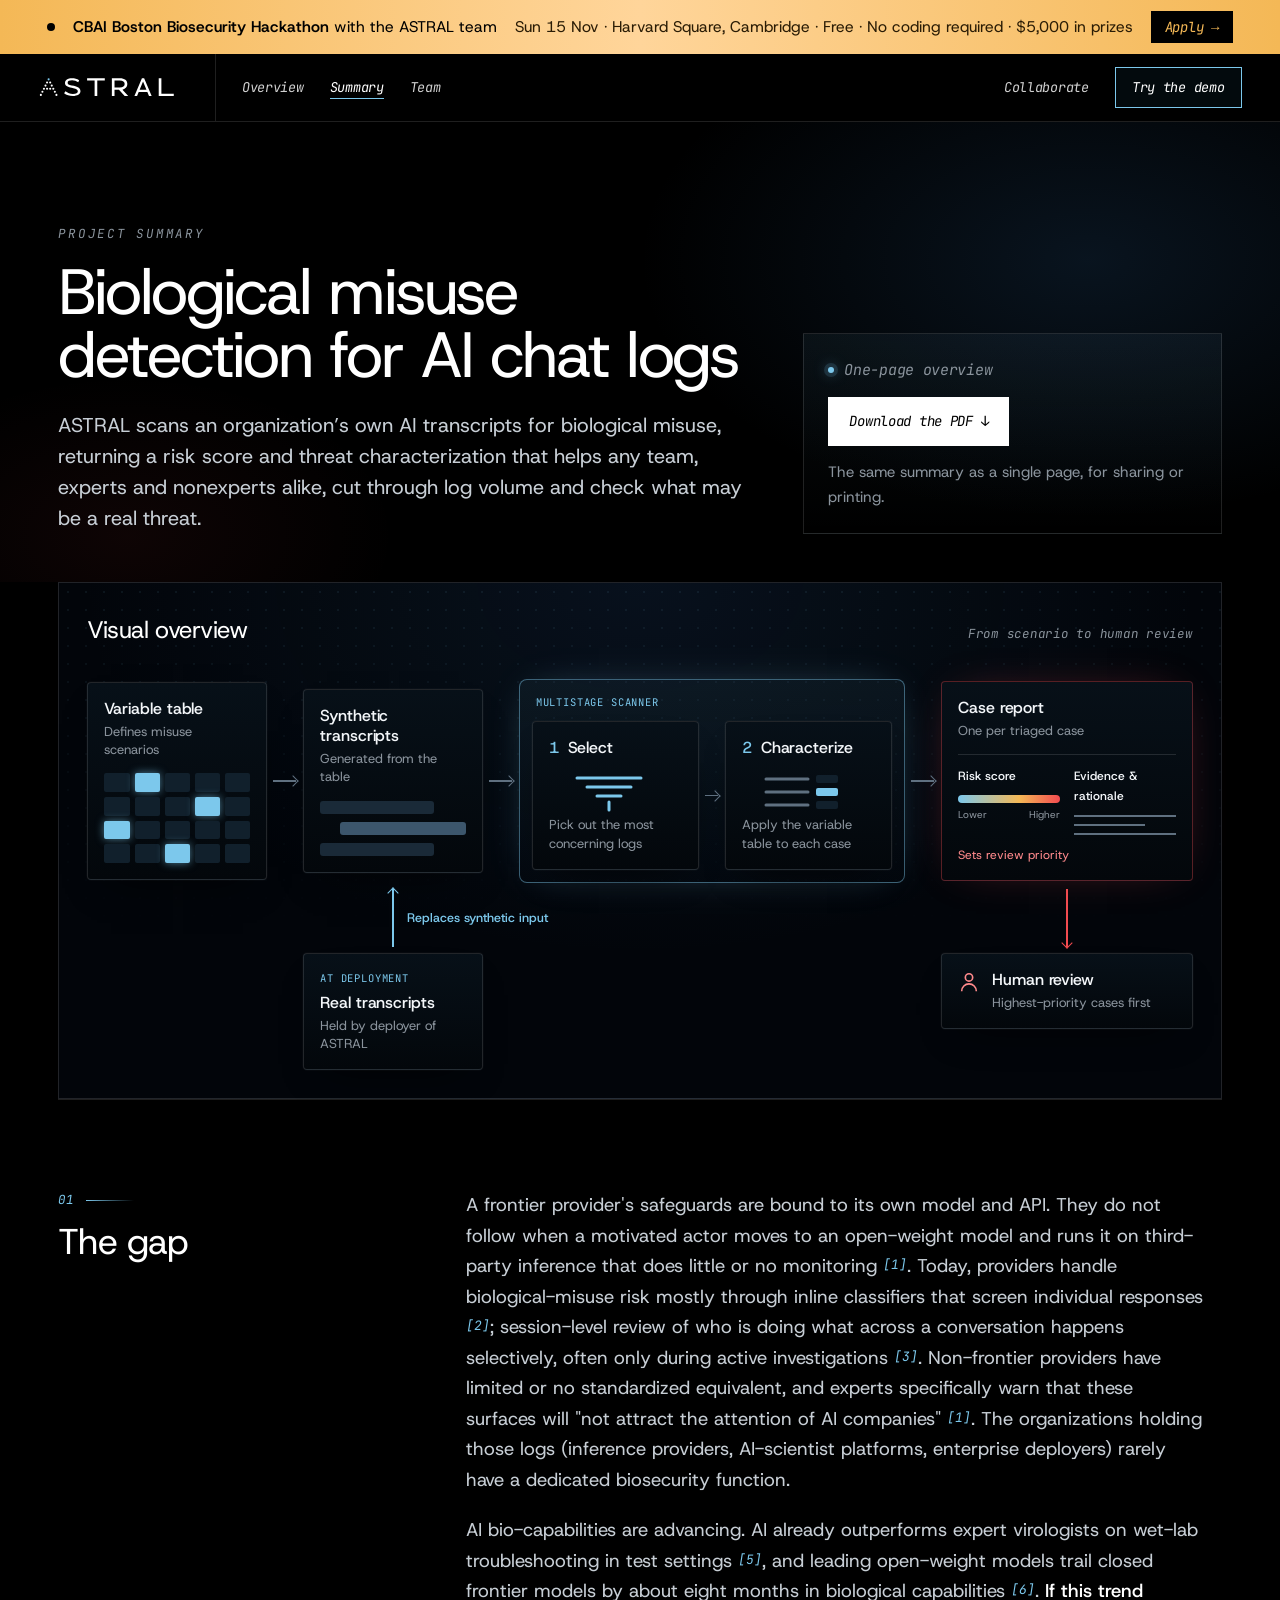
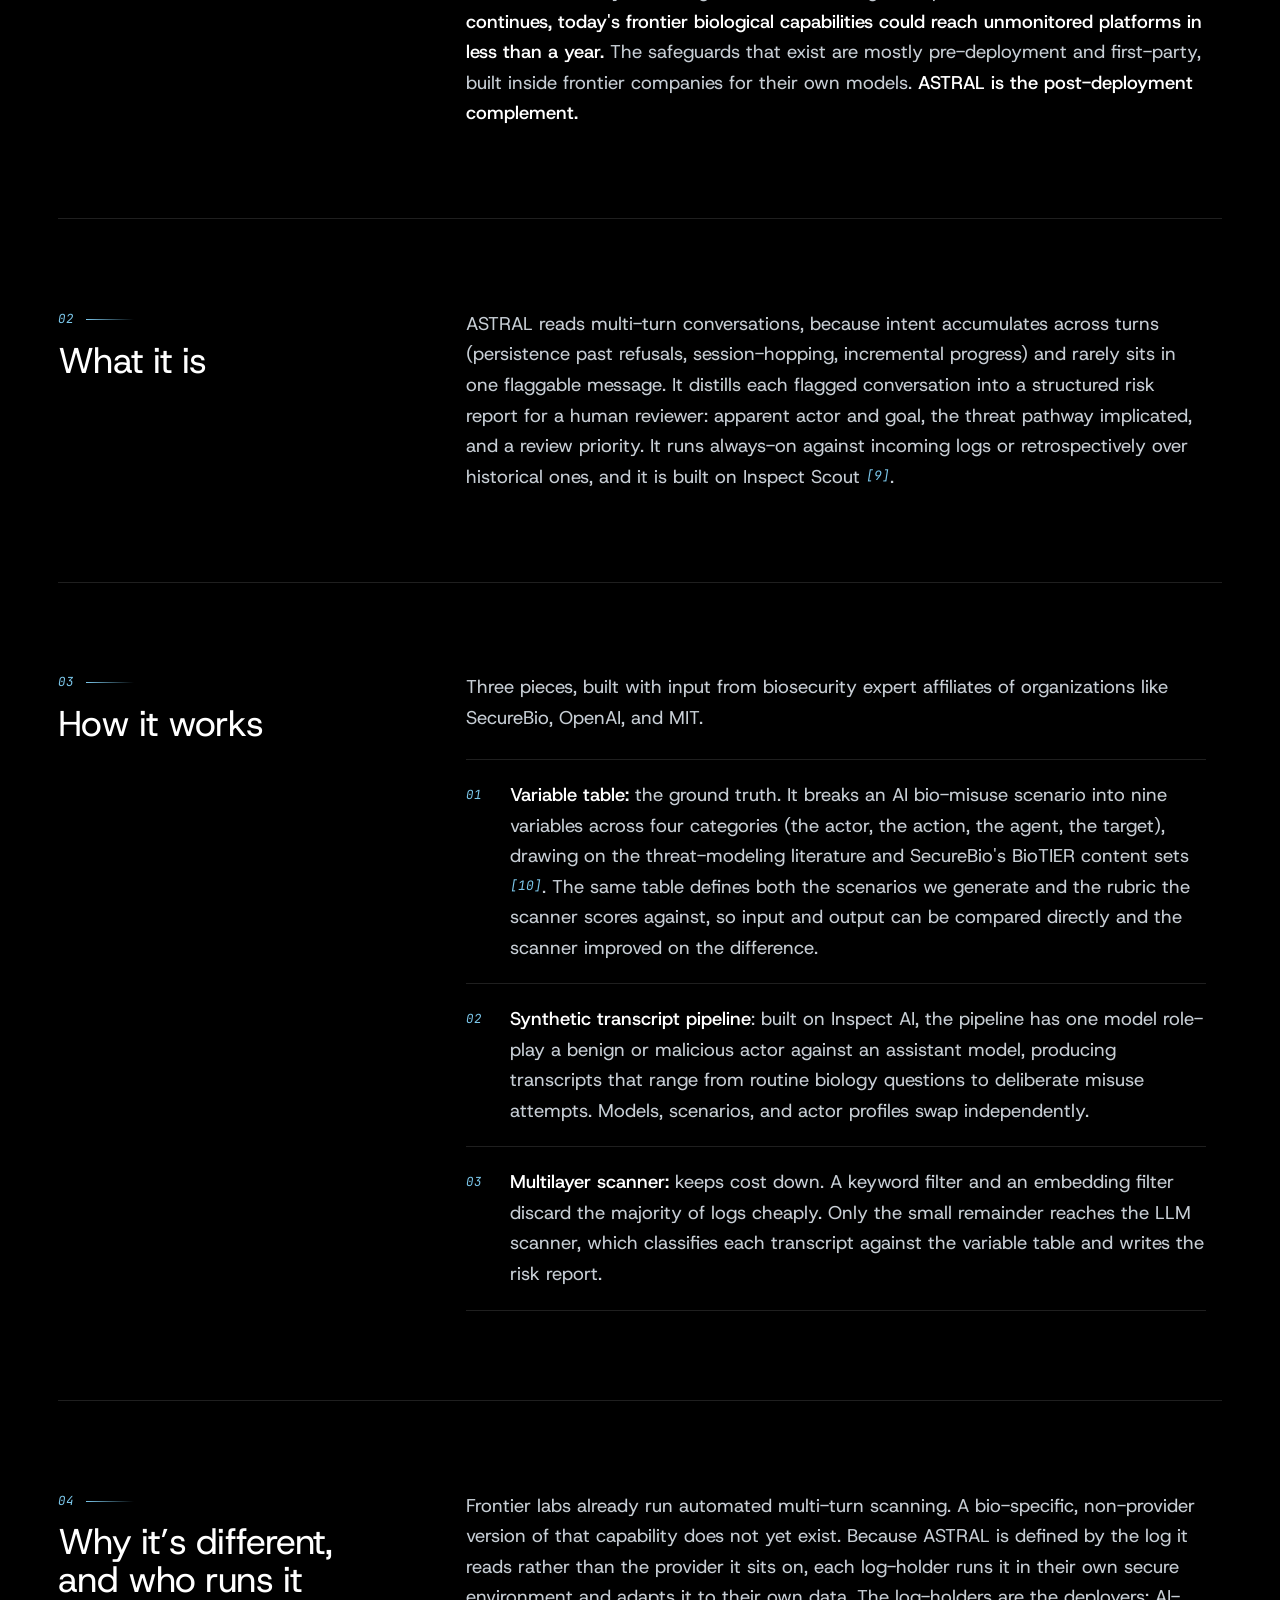
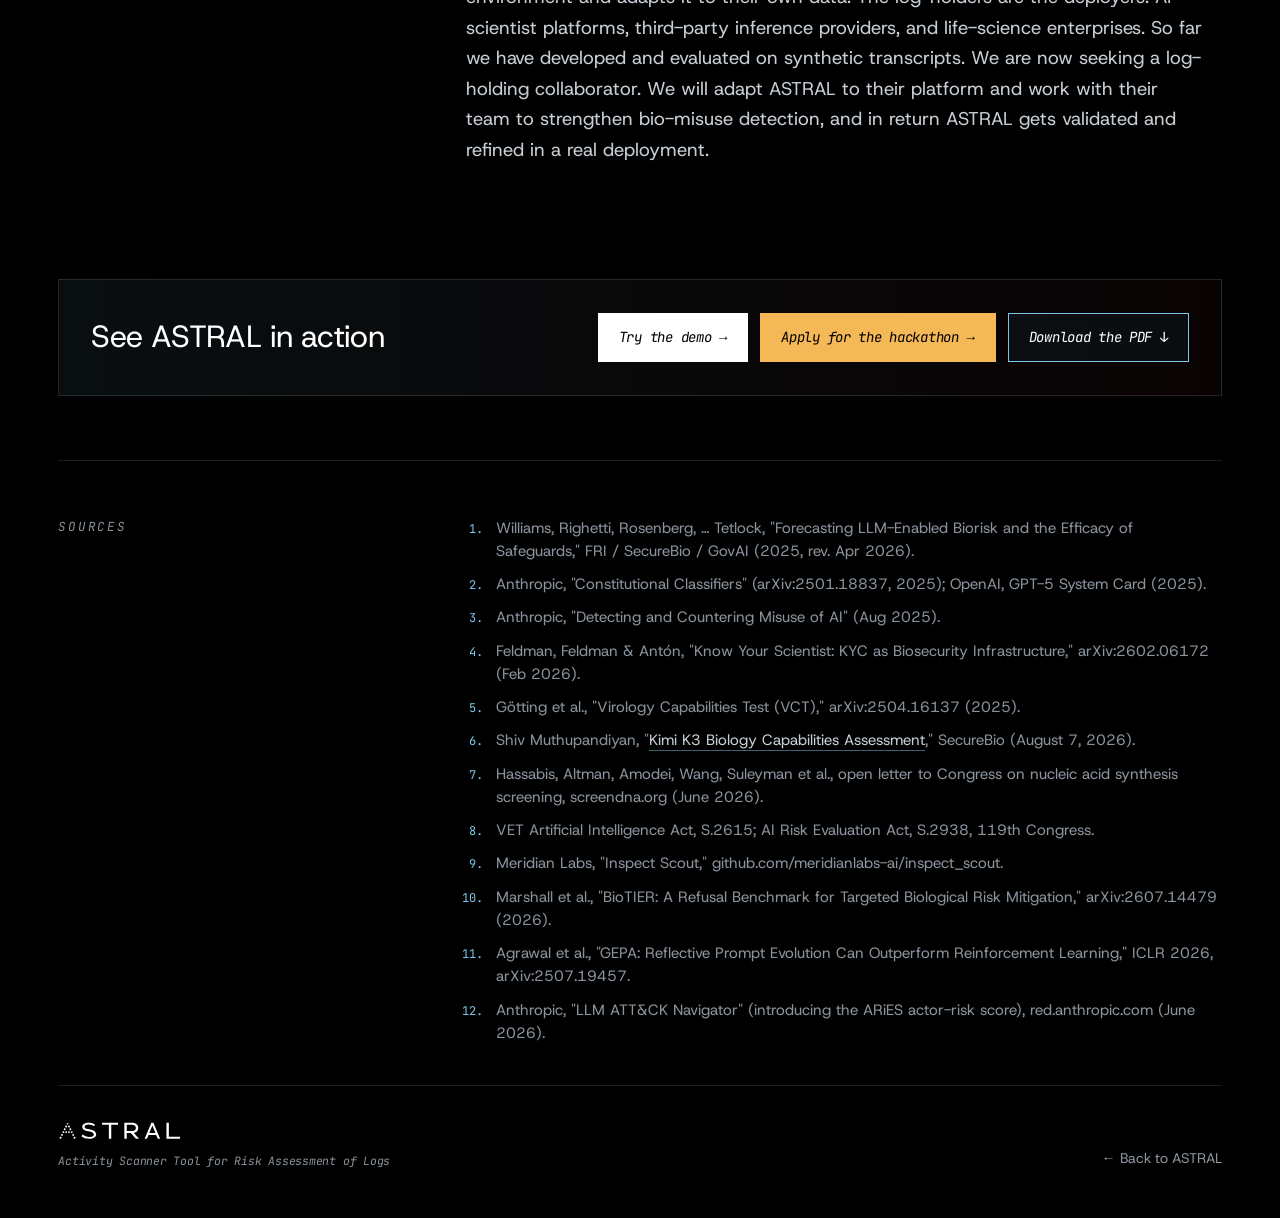
==== commit 1a84f1db: "Announce the CBAI Boston Biosecurity Hackathon Co-Authored-By: Claude Opus 5.5 <noreply@anthropic.co" ====
--- a/docs/summary.html
+++ b/docs/summary.html
@@ -11,12 +11,12 @@
 <meta property="og:title" content="ASTRAL — Project summary">
 <meta property="og:description" content="The gap ASTRAL addresses, how it works, who runs it, and sources, with a visual overview and the one-page PDF.">
 <meta property="og:url" content="https://astral.detection.bio/summary.html">
-<meta property="og:image" content="https://astral.detection.bio/assets/social-preview.png?v=d7281f90005f">
+<meta property="og:image" content="https://astral.detection.bio/assets/social-preview.png?v=82f3824914d1">
 <meta property="og:image:width" content="1200">
 <meta property="og:image:height" content="630">
-<meta property="og:image:alt" content="ASTRAL: biological misuse detection for AI chat logs, beside the ASTRAL mark drawn as a constellation">
+<meta property="og:image:alt" content="ASTRAL: biological misuse detection for AI chat logs, beside a nebula of blue, violet and teal gas">
 <meta name="twitter:card" content="summary_large_image">
-<meta name="twitter:image" content="https://astral.detection.bio/assets/social-preview.png?v=d7281f90005f">
+<meta name="twitter:image" content="https://astral.detection.bio/assets/social-preview.png?v=82f3824914d1">
 <link rel="icon" href="assets/favicon.svg" type="image/svg+xml">
 <link rel="icon" href="assets/favicon.ico" sizes="32x32">
 <link rel="apple-touch-icon" href="assets/apple-touch-icon.png">
@@ -120,10 +120,33 @@
   .site-footer{flex-direction:column;align-items:flex-start}
 }
 @media (prefers-reduced-motion:reduce){html{scroll-behavior:auto}}
+
+/* the hackathon: an amber call to action beside the demo */
+.btn.event{border-color:var(--amber);background:rgba(244,184,86,.08)}
+.btn.event:hover{background:rgba(244,184,86,.2)}
+.btn.event.solid{background:var(--amber);border-color:var(--amber);color:#000}
+.btn.event.solid:hover{background:#ffd08a;border-color:#ffd08a}
+@media (max-width:900px){.site-header nav.right{gap:8px;padding:0 12px}.site-header nav.right .btn{padding:7px 10px;font-size:12.5px}.brand .logo{width:112px}.brand{padding:14px 12px 14px 16px}}
+
+/* event banner: the first thing on the page. Fixed above the fixed header on wide screens; at the top of the page on phones. */
+.event-banner{position:fixed;inset:0 0 auto 0;z-index:21;min-height:54px;display:flex;align-items:center;justify-content:center;flex-wrap:wrap;gap:6px 18px;padding:8px var(--gutter);
+  background:linear-gradient(90deg,#f4b856,#ffd59a 50%,#f4b856);color:#000;font-size:15.5px;line-height:1.35;text-decoration:none;text-shadow:none}
+.event-banner b{font-weight:600}
+.event-banner .when{color:#2a1c05}
+.event-banner .go{font-family:var(--mono);font-style:italic;font-size:14px;letter-spacing:-.02em;padding:7px 14px;background:#000;color:#f4b856;white-space:nowrap;transition:background .2s,color .2s}
+.event-banner:hover .go{background:#1a1205;color:#ffd59a}
+.event-banner:focus-visible{outline:2px solid #fff;outline-offset:-4px}
+.event-banner .dot{flex:none;width:8px;height:8px;border-radius:50%;background:#000;box-shadow:0 0 0 0 rgba(0,0,0,.5);animation:ev-pulse 2s ease-out infinite}
+@keyframes ev-pulse{to{box-shadow:0 0 0 8px rgba(0,0,0,0)}}
+@media (prefers-reduced-motion:reduce){.event-banner .dot{animation:none}}
+@media (max-width:1180px){.event-banner .more{display:none}}
+.event-banner{position:relative}
+@media (max-width:900px){.event-banner{justify-content:flex-start;padding:10px 16px;font-size:13.5px}.event-banner .when{flex-basis:100%;order:3}.event-banner .go{margin-left:auto}}
 </style>
 </head>
 <body>
 <a class="skip-link" href="#title">Skip to content</a>
+<a class="event-banner" href="https://luma.com/0iufmn6q"><span class="dot" aria-hidden="true"></span><span class="what"><b>CBAI Boston Biosecurity Hackathon</b><span class="more"> with the ASTRAL team</span></span><span class="when">Sun 15 Nov · Harvard Square, Cambridge<span class="more"> · Free · No coding required · $5,000 in prizes</span></span><span class="go">Apply →</span></a>
 <header class="site-header">
   <a class="brand" href="./" aria-label="ASTRAL home"><svg class="logo" viewBox="0 0 312 64" role="img" aria-label="ASTRAL"><g transform="translate(1.46,10.17) scale(0.704)"><circle class="logo-apex" cx="32" cy="6" r="3.4"/><g class="logo-dots"><circle cx="27" cy="16" r="3.4"/><circle cx="37" cy="16" r="3.4"/><circle cx="22" cy="26" r="3.4"/><circle cx="42" cy="26" r="3.4"/><circle cx="17" cy="36" r="3.4"/><circle cx="27" cy="36" r="3.4"/><circle cx="37" cy="36" r="3.4"/><circle cx="47" cy="36" r="3.4"/><circle cx="12" cy="46" r="3.4"/><circle cx="52" cy="46" r="3.4"/><circle cx="7" cy="56" r="3.4"/><circle cx="57" cy="56" r="3.4"/></g></g><g class="logo-type"><g transform="translate(58,9)"><path d="M35 6C30 2 25 1 19 1 9 1 3 6 3 13c0 7 5 10 15 12l4 1c7 2 10 4 10 8 0 5-4 7-11 7-7 0-12-3-17-7l-3 5c5 5 12 7 20 7 10 0 17-5 17-12 0-8-5-11-15-14l-5-1c-7-2-9-3-9-7 0-4 4-6 10-6 5 0 10 2 14 5Z" transform="translate(0,2.11) scale(1,.889)"/></g><g transform="translate(111,9)"><path d="M0 3h40v5H23v35h-6V8H0Z"/></g><g transform="translate(164,9)"><path fill-rule="evenodd" d="M3 3h18c11 0 17 5 17 13 0 6-4 11-11 13l13 14h-8L19 29H9v14H3Zm6 5v16h12c7 0 11-3 11-8s-4-8-11-8Z"/></g><g transform="translate(217,9)"><path d="M1 43 18 3h5l17 40h-6L20.5 10 7 43Z M10 29h21v5H10Z"/></g><g transform="translate(270,9)"><path d="M3 3h6v35h28v5H3Z"/></g></g></svg></a>
   <nav class="i"><a href="./">Overview</a><a href="summary.html" aria-current="page">Summary</a><a href="./#team">Team</a></nav>
@@ -218,7 +241,7 @@
 
   <div class="end">
     <h2>See ASTRAL in action</h2>
-    <div class="acts"><a class="btn solid lg i" href="demo/">Try the demo →</a><a class="btn lg i" href="ASTRAL-project-overview.pdf?v=16b8cfda8584" download>Download the PDF ↓</a></div>
+    <div class="acts"><a class="btn solid lg i" href="demo/">Try the demo →</a><a class="btn event solid lg i" href="https://luma.com/0iufmn6q">Apply for the hackathon →</a><a class="btn lg i" href="ASTRAL-project-overview.pdf?v=16b8cfda8584" download>Download the PDF ↓</a></div>
   </div>
 
   <section class="sources" id="sources" aria-labelledby="sources-title">
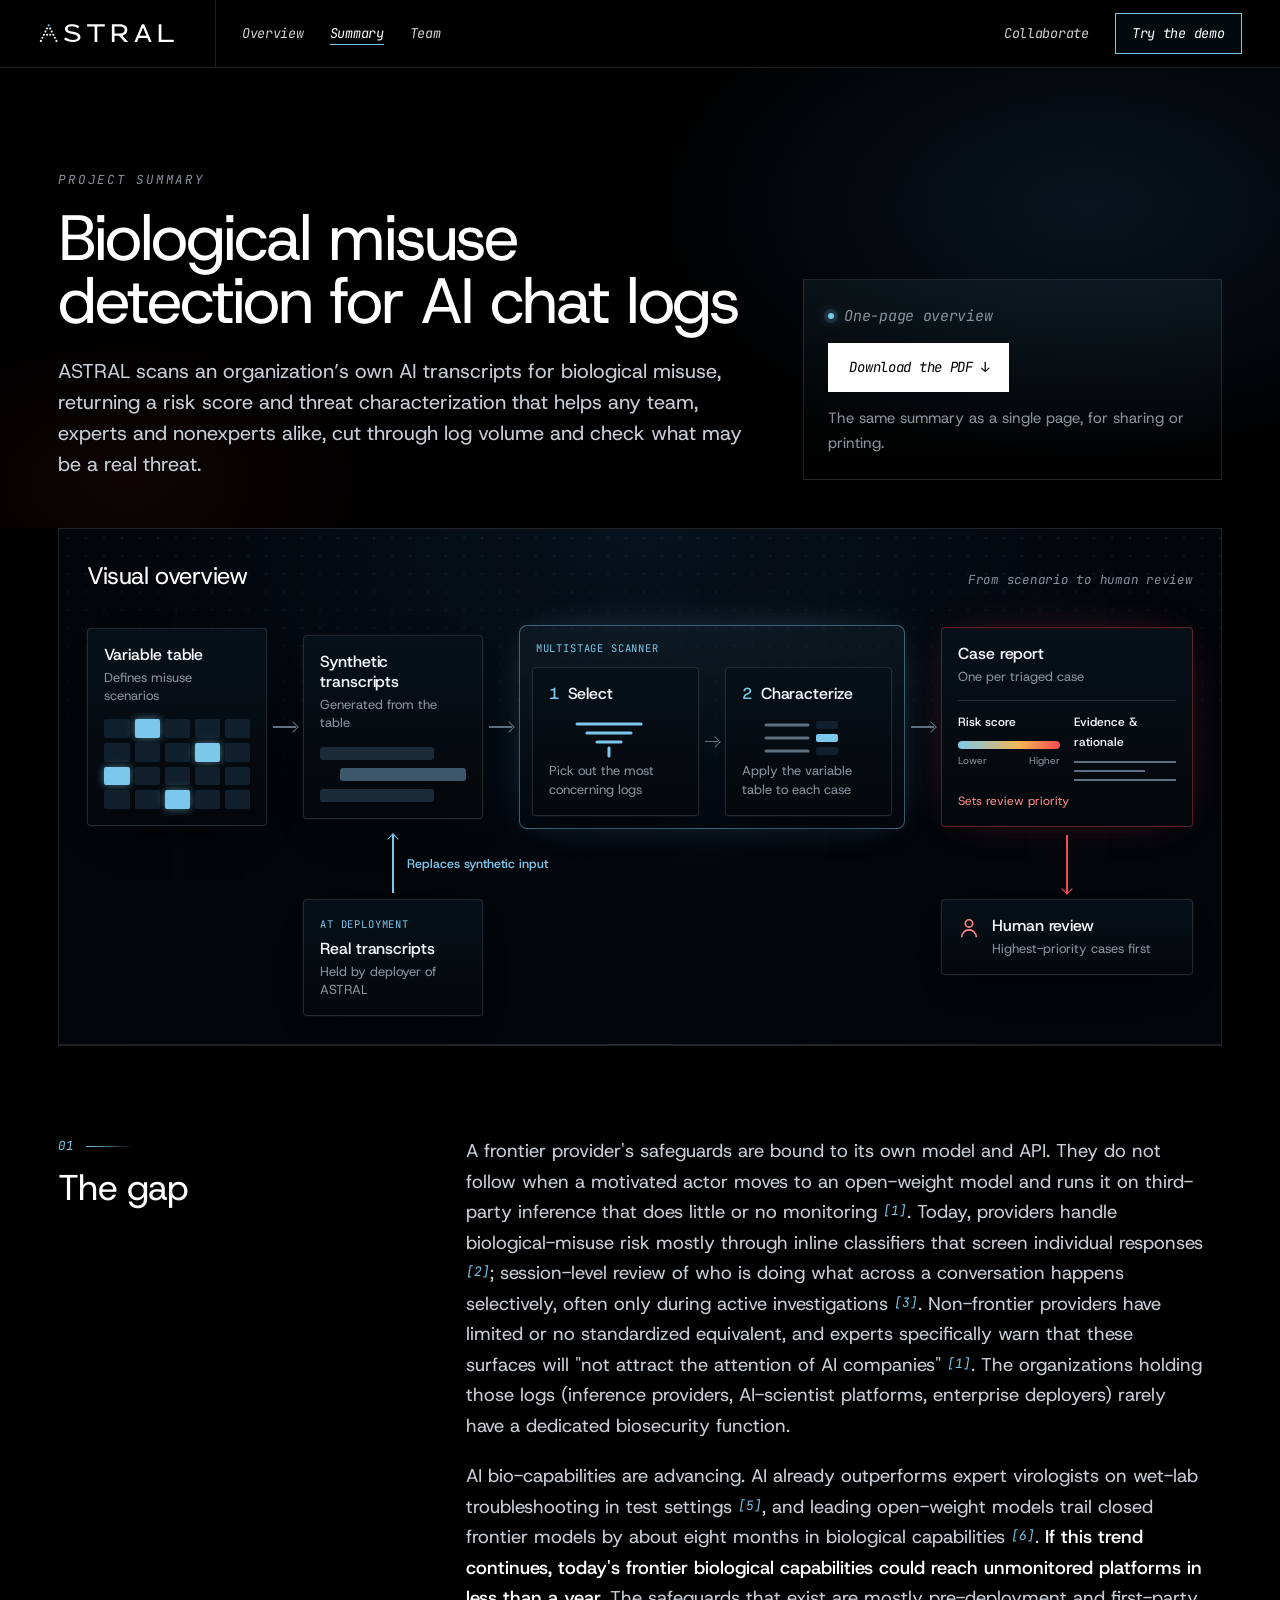
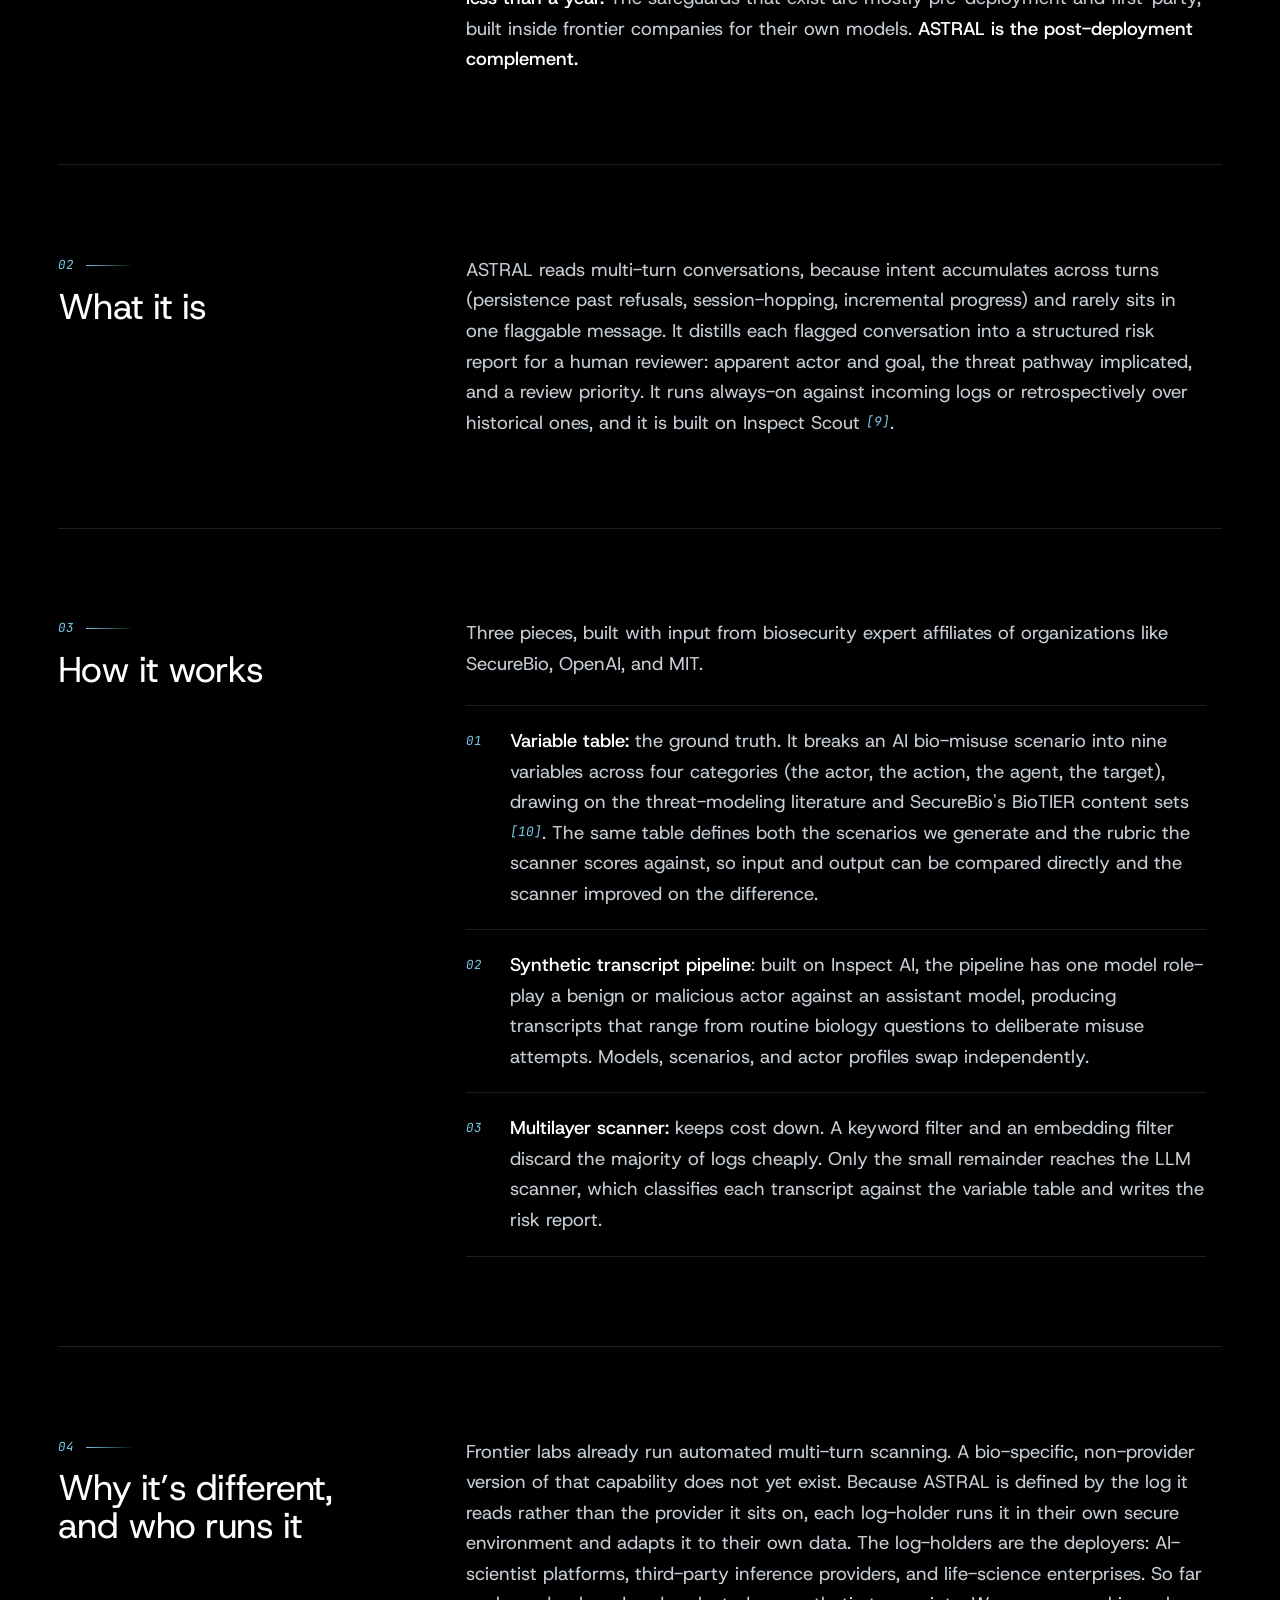
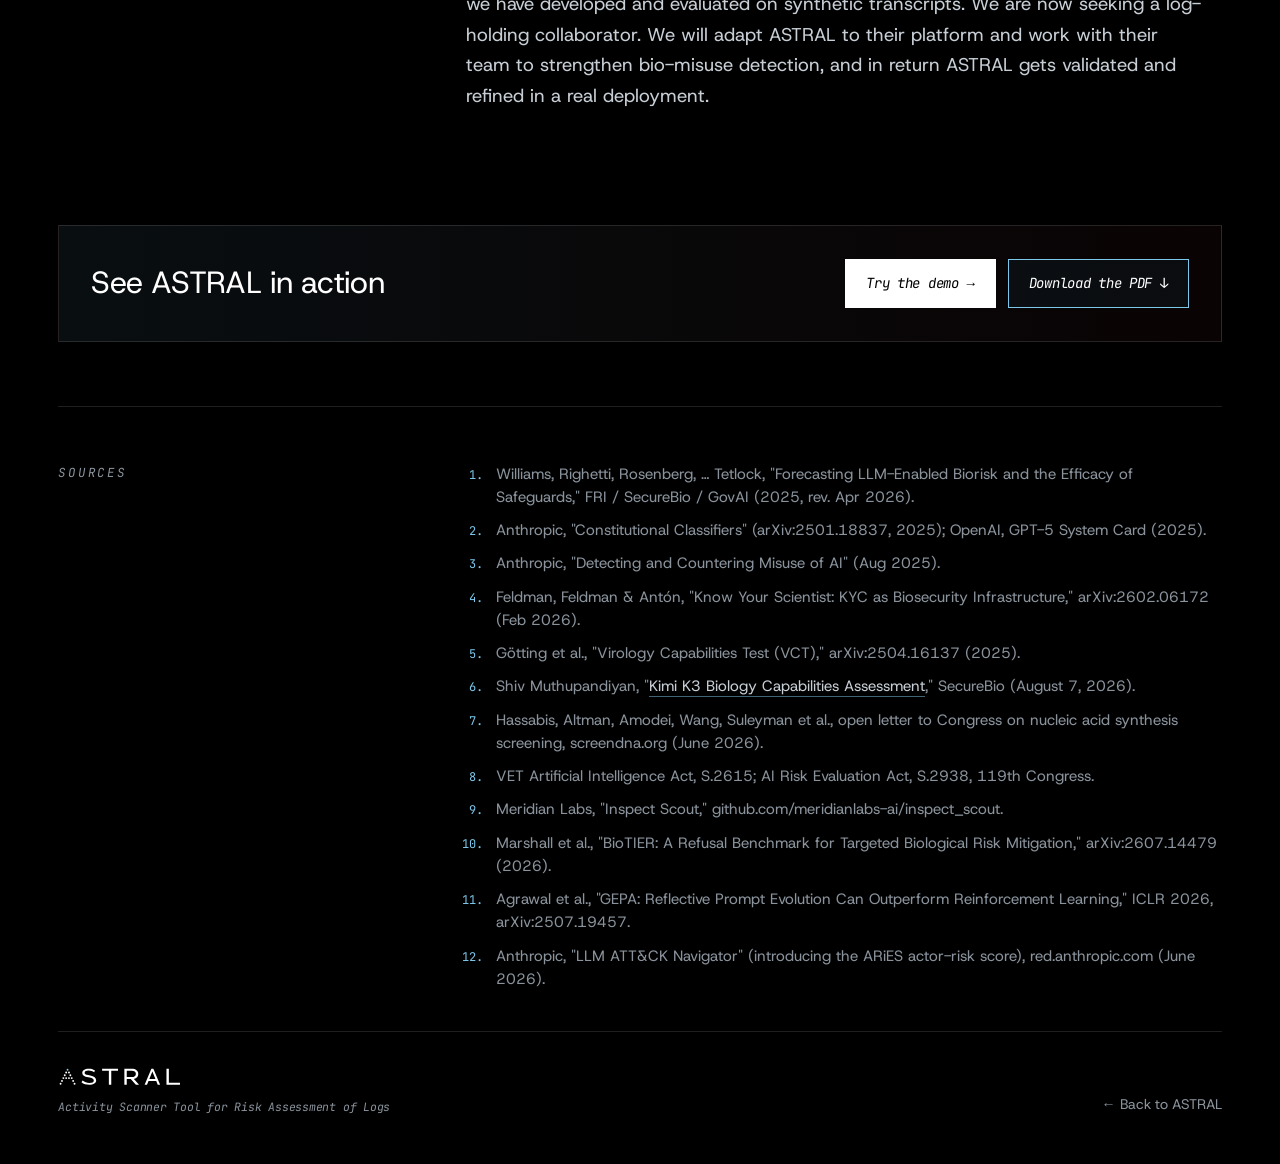
==== commit 38223d4e: "Remove the concluded hackathon promotion from both pages" ====
--- a/docs/summary.html
+++ b/docs/summary.html
@@ -120,33 +120,10 @@
   .site-footer{flex-direction:column;align-items:flex-start}
 }
 @media (prefers-reduced-motion:reduce){html{scroll-behavior:auto}}
-
-/* the hackathon: an amber call to action beside the demo */
-.btn.event{border-color:var(--amber);background:rgba(244,184,86,.08)}
-.btn.event:hover{background:rgba(244,184,86,.2)}
-.btn.event.solid{background:var(--amber);border-color:var(--amber);color:#000}
-.btn.event.solid:hover{background:#ffd08a;border-color:#ffd08a}
-@media (max-width:900px){.site-header nav.right{gap:8px;padding:0 12px}.site-header nav.right .btn{padding:7px 10px;font-size:12.5px}.brand .logo{width:112px}.brand{padding:14px 12px 14px 16px}}
-
-/* event banner: the first thing on the page. Fixed above the fixed header on wide screens; at the top of the page on phones. */
-.event-banner{position:fixed;inset:0 0 auto 0;z-index:21;min-height:54px;display:flex;align-items:center;justify-content:center;flex-wrap:wrap;gap:6px 18px;padding:8px var(--gutter);
-  background:linear-gradient(90deg,#f4b856,#ffd59a 50%,#f4b856);color:#000;font-size:15.5px;line-height:1.35;text-decoration:none;text-shadow:none}
-.event-banner b{font-weight:600}
-.event-banner .when{color:#2a1c05}
-.event-banner .go{font-family:var(--mono);font-style:italic;font-size:14px;letter-spacing:-.02em;padding:7px 14px;background:#000;color:#f4b856;white-space:nowrap;transition:background .2s,color .2s}
-.event-banner:hover .go{background:#1a1205;color:#ffd59a}
-.event-banner:focus-visible{outline:2px solid #fff;outline-offset:-4px}
-.event-banner .dot{flex:none;width:8px;height:8px;border-radius:50%;background:#000;box-shadow:0 0 0 0 rgba(0,0,0,.5);animation:ev-pulse 2s ease-out infinite}
-@keyframes ev-pulse{to{box-shadow:0 0 0 8px rgba(0,0,0,0)}}
-@media (prefers-reduced-motion:reduce){.event-banner .dot{animation:none}}
-@media (max-width:1180px){.event-banner .more{display:none}}
-.event-banner{position:relative}
-@media (max-width:900px){.event-banner{justify-content:flex-start;padding:10px 16px;font-size:13.5px}.event-banner .when{flex-basis:100%;order:3}.event-banner .go{margin-left:auto}}
 </style>
 </head>
 <body>
 <a class="skip-link" href="#title">Skip to content</a>
-<a class="event-banner" href="https://luma.com/0iufmn6q"><span class="dot" aria-hidden="true"></span><span class="what"><b>CBAI Boston Biosecurity Hackathon</b><span class="more"> with the ASTRAL team</span></span><span class="when">Sun 15 Nov · Harvard Square, Cambridge<span class="more"> · Free · No coding required · $5,000 in prizes</span></span><span class="go">Apply →</span></a>
 <header class="site-header">
   <a class="brand" href="./" aria-label="ASTRAL home"><svg class="logo" viewBox="0 0 312 64" role="img" aria-label="ASTRAL"><g transform="translate(1.46,10.17) scale(0.704)"><circle class="logo-apex" cx="32" cy="6" r="3.4"/><g class="logo-dots"><circle cx="27" cy="16" r="3.4"/><circle cx="37" cy="16" r="3.4"/><circle cx="22" cy="26" r="3.4"/><circle cx="42" cy="26" r="3.4"/><circle cx="17" cy="36" r="3.4"/><circle cx="27" cy="36" r="3.4"/><circle cx="37" cy="36" r="3.4"/><circle cx="47" cy="36" r="3.4"/><circle cx="12" cy="46" r="3.4"/><circle cx="52" cy="46" r="3.4"/><circle cx="7" cy="56" r="3.4"/><circle cx="57" cy="56" r="3.4"/></g></g><g class="logo-type"><g transform="translate(58,9)"><path d="M35 6C30 2 25 1 19 1 9 1 3 6 3 13c0 7 5 10 15 12l4 1c7 2 10 4 10 8 0 5-4 7-11 7-7 0-12-3-17-7l-3 5c5 5 12 7 20 7 10 0 17-5 17-12 0-8-5-11-15-14l-5-1c-7-2-9-3-9-7 0-4 4-6 10-6 5 0 10 2 14 5Z" transform="translate(0,2.11) scale(1,.889)"/></g><g transform="translate(111,9)"><path d="M0 3h40v5H23v35h-6V8H0Z"/></g><g transform="translate(164,9)"><path fill-rule="evenodd" d="M3 3h18c11 0 17 5 17 13 0 6-4 11-11 13l13 14h-8L19 29H9v14H3Zm6 5v16h12c7 0 11-3 11-8s-4-8-11-8Z"/></g><g transform="translate(217,9)"><path d="M1 43 18 3h5l17 40h-6L20.5 10 7 43Z M10 29h21v5H10Z"/></g><g transform="translate(270,9)"><path d="M3 3h6v35h28v5H3Z"/></g></g></svg></a>
   <nav class="i"><a href="./">Overview</a><a href="summary.html" aria-current="page">Summary</a><a href="./#team">Team</a></nav>
@@ -241,7 +218,7 @@
 
   <div class="end">
     <h2>See ASTRAL in action</h2>
-    <div class="acts"><a class="btn solid lg i" href="demo/">Try the demo →</a><a class="btn event solid lg i" href="https://luma.com/0iufmn6q">Apply for the hackathon →</a><a class="btn lg i" href="ASTRAL-project-overview.pdf?v=16b8cfda8584" download>Download the PDF ↓</a></div>
+    <div class="acts"><a class="btn solid lg i" href="demo/">Try the demo →</a><a class="btn lg i" href="ASTRAL-project-overview.pdf?v=16b8cfda8584" download>Download the PDF ↓</a></div>
   </div>
 
   <section class="sources" id="sources" aria-labelledby="sources-title">
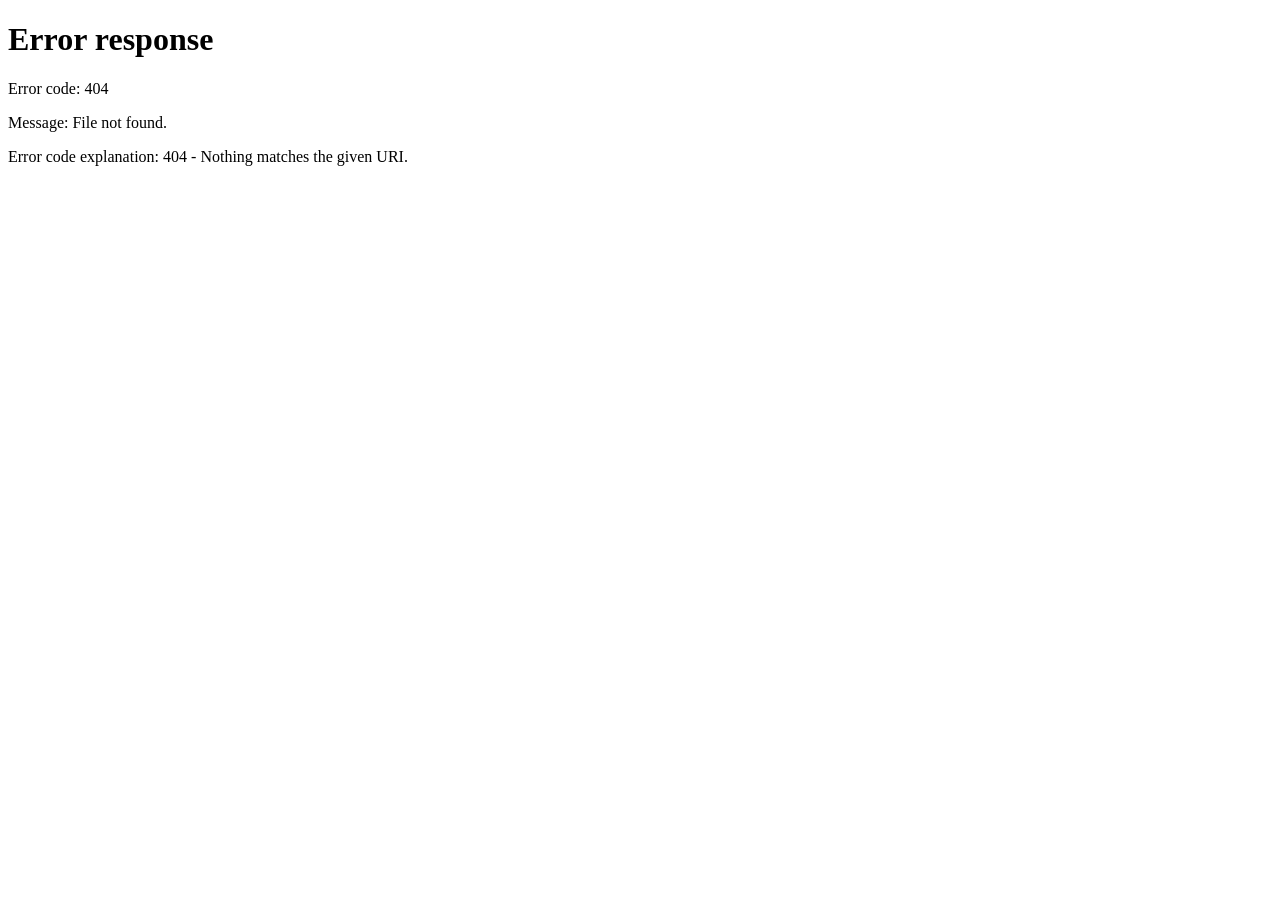
==== commit 69485cfd: "Rename the project summary page to synopsis at /synopsis summary.html redirects to /synopsis so exis" ====
--- a/docs/summary.html
+++ b/docs/summary.html
@@ -1,248 +1,13 @@
 <!doctype html>
 <html lang="en">
 <head>
-<meta charset="utf-8"><meta name="viewport" content="width=device-width, initial-scale=1">
-<meta name="theme-color" content="#000000">
-<meta name="robots" content="index, follow">
-<link rel="canonical" href="https://astral.detection.bio/summary.html">
-<meta name="description" content="The gap ASTRAL addresses, how it works, who runs it, and sources, with a visual overview and the one-page PDF.">
-<meta property="og:type" content="website">
-<meta property="og:site_name" content="ASTRAL">
-<meta property="og:title" content="ASTRAL — Project summary">
-<meta property="og:description" content="The gap ASTRAL addresses, how it works, who runs it, and sources, with a visual overview and the one-page PDF.">
-<meta property="og:url" content="https://astral.detection.bio/summary.html">
-<meta property="og:image" content="https://astral.detection.bio/assets/social-preview.png?v=82f3824914d1">
-<meta property="og:image:width" content="1200">
-<meta property="og:image:height" content="630">
-<meta property="og:image:alt" content="ASTRAL: biological misuse detection for AI chat logs, beside a nebula of blue, violet and teal gas">
-<meta name="twitter:card" content="summary_large_image">
-<meta name="twitter:image" content="https://astral.detection.bio/assets/social-preview.png?v=82f3824914d1">
-<link rel="icon" href="assets/favicon.svg" type="image/svg+xml">
-<link rel="icon" href="assets/favicon.ico" sizes="32x32">
-<link rel="apple-touch-icon" href="assets/apple-touch-icon.png">
-<title>ASTRAL — Project summary</title>
-<link rel="stylesheet" href="fonts.css?v=89ebba103f18">
-<link rel="stylesheet" href="figures.css?v=d485fb418f21">
-<style>
-/* Layout: a reading page in the new site's style. Title and download first, then the redrawn visual overview,
-   then the four sections as number-and-heading on the left with prose on the right, then sources. */
-:root{
-  --bg:#000; --ink:#f4f7fa; --text:#c7ced5; --muted:#8a939c; --faint:#59626b;
-  --line:rgba(255,255,255,.12); --line-2:rgba(255,255,255,.2);
-  --ice:#7cc8ec; --ice-deep:#0e2a36; --amber:#f4b856; --red:#f24b50;
-  --sans:'Host Grotesk','Helvetica Neue',Arial,sans-serif;
-  --mono:'JetBrains Mono',ui-monospace,Menlo,monospace;
-  --gutter:clamp(20px,3vw,40px); --max:1240px;
-  color-scheme:dark;
-  --fig-font:var(--sans); --fig-mono:var(--mono);
-  --fig-surface:linear-gradient(180deg,#071018,#03070b); --fig-surface-2:rgba(124,200,236,.03);
-  --fig-border:rgba(255,255,255,.12); --fig-border-strong:rgba(124,200,236,.45);
-  --fig-ink:#f4f7fa; --fig-muted:#8a939c; --fig-accent:#7cc8ec;
-  --fig-line:#5f7080; --fig-dot:#9fb6c8; --fig-cell:#11202c; --fig-bar:#1a2a38; --fig-bar-strong:#3c566c;
-  --fig-meter:linear-gradient(90deg,#7cc8ec,#f4b856 60%,#f24b50); --fig-radius:4px; --fig-strong:500;
-}
-*{box-sizing:border-box}
-html{scroll-behavior:smooth}
-body{margin:0;background:var(--bg);color:var(--text);font-family:var(--sans);font-size:18.5px;line-height:1.65;-webkit-font-smoothing:antialiased;overflow-x:clip}
-a{color:inherit;text-decoration:none}
-h1,h2,h3,p{margin:0}
-.i{font-family:var(--mono);font-style:italic;font-weight:400;letter-spacing:-.02em}
-.skip-link{position:absolute;left:12px;top:-80px;z-index:40;background:#fff;color:#000;padding:10px 14px;font-size:14px}.skip-link:focus{top:12px}
-a:focus-visible{outline:2px solid var(--ice);outline-offset:3px}
-strong{color:#fff;font-weight:500}
-.wrap{max-width:var(--max);margin:0 auto;padding-inline:var(--gutter)}
-.site-header{position:sticky;top:0;z-index:20;height:68px;display:flex;align-items:stretch;border-bottom:1px solid var(--line);background:rgba(0,0,0,.82);backdrop-filter:blur(10px);-webkit-backdrop-filter:blur(10px)}
-.brand{display:flex;align-items:center;padding:0 var(--gutter);border-right:1px solid var(--line)}
-.logo{width:138px;height:auto;display:block}.logo-apex{fill:var(--ice)}.logo-dots circle,.logo-type{fill:#fff}
-.site-header nav{display:flex;align-items:center;gap:26px;padding:0 26px;font-size:13.5px;color:#fff}
-.site-header nav.right{margin-left:auto;padding-right:var(--gutter)}
-.site-header nav a:not(.btn){opacity:.82}.site-header nav a:not(.btn):hover,.site-header nav a[aria-current]{opacity:1}
-.site-header nav a[aria-current]{border-bottom:1px solid var(--ice)}
-.btn{display:inline-flex;align-items:center;gap:10px;border:1px solid var(--ice);padding:8px 16px;font-size:13.5px;color:#fff;background:rgba(14,42,54,.25);transition:background .2s}
-.btn:hover{background:var(--ice-deep)}
-.btn.solid{background:#fff;color:#000;border-color:#fff}.btn.solid:hover{background:var(--ice);border-color:var(--ice)}
-.btn.lg{padding:12px 20px;font-size:14px}
-
-.intro{position:relative;padding-block:clamp(64px,8vw,112px) 48px;display:grid;grid-template-columns:minmax(0,1.25fr) minmax(0,.75fr);gap:48px;align-items:end}
-.intro::before{content:"";position:absolute;inset:0 calc(50% - 50vw);z-index:-1;background:radial-gradient(50% 80% at 85% 30%,rgba(40,90,140,.22),transparent 70%),radial-gradient(30% 50% at 10% 90%,rgba(242,75,80,.06),transparent 70%)}
-.eyebrow{font-size:12.5px;letter-spacing:.14em;text-transform:uppercase;color:var(--muted)}
-.intro h1{margin-top:16px;font-weight:400;font-size:clamp(40px,5vw,72px);line-height:.98;letter-spacing:-.04em;color:#fff;text-wrap:balance}
-.intro .tldr{margin-top:24px;font-size:20px;line-height:1.55;color:var(--text);max-width:36em}
-.intro .side{display:grid;gap:14px;justify-items:start;padding:24px;border:1px solid var(--line);background:linear-gradient(180deg,rgba(124,200,236,.06),rgba(0,0,0,0))}
-.intro .side p{font-size:15px;color:var(--muted)}
-.intro .kicker{display:flex;align-items:center;gap:10px;font-size:12.5px;color:var(--muted)}
-.intro .kicker::before{content:"";width:6px;height:6px;border-radius:50%;background:var(--ice);box-shadow:0 0 0 4px rgba(124,200,236,.14),0 0 14px rgba(124,200,236,.8)}
-
-.overview{margin:0;padding:28px;border:1px solid var(--line);background:radial-gradient(80% 120% at 50% 0%,rgba(40,90,140,.14),transparent 60%),#02050a;position:relative}
-.overview::before{content:"";position:absolute;inset:0;pointer-events:none;background-image:radial-gradient(rgba(124,200,236,.16) 1px,transparent 1.2px);background-size:18px 18px;-webkit-mask-image:linear-gradient(180deg,#000,transparent 70%);mask-image:linear-gradient(180deg,#000,transparent 70%);opacity:.5}
-.overview figcaption{position:relative;display:flex;justify-content:space-between;align-items:baseline;gap:16px;margin-bottom:28px}
-.overview figcaption h2{font-weight:400;font-size:24px;letter-spacing:-.02em;color:#fff}
-.overview figcaption span{font-size:12.5px;color:var(--muted)}
-.overview .ov{position:relative}
-.ov-node{box-shadow:0 0 0 1px rgba(255,255,255,.02),0 18px 40px -24px rgba(0,0,0,.9)}
-.ov-scanner{background:linear-gradient(180deg,rgba(124,200,236,.06),rgba(124,200,236,.01))!important;box-shadow:0 0 40px -18px rgba(124,200,236,.45)}
-.ov-grid i.on{box-shadow:0 0 8px rgba(124,200,236,.6)}
-.ov-report{border-color:rgba(242,75,80,.35)!important;box-shadow:0 0 44px -20px rgba(242,75,80,.45)}
-.ov-report .ov-note{color:#ff8a8c!important}
-.ov-human .ov-person{stroke:#ff8a8c}
-.ov-down::before{background:#f24b50}.ov-down::after{border-color:#f24b50}
-
-.sec{display:grid;grid-template-columns:minmax(0,1fr) minmax(0,2.1fr);gap:48px;padding-block:clamp(56px,7vw,96px);border-top:1px solid var(--line)}
-.sec:first-of-type{margin-top:clamp(56px,7vw,96px)}
-.sec-head{position:sticky;top:96px;align-self:start;display:grid;gap:12px}
-.sec-head .num{display:flex;align-items:center;gap:12px;font-size:12.5px;color:var(--ice)}
-.sec-head .num::after{content:"";width:48px;height:1px;background:linear-gradient(90deg,var(--ice),transparent)}
-.sec-head h2{font-weight:400;font-size:clamp(28px,2.8vw,40px);line-height:1.06;letter-spacing:-.025em;color:#fff;text-wrap:balance}
-.prose{display:grid;gap:20px;max-width:40em;min-width:0}
-.prose p{color:var(--text)}
-.cite{font-family:var(--mono);font-style:italic;font-size:.7em;color:var(--ice);vertical-align:.25em}
-.components{list-style:none;margin:6px 0 0;padding:0;display:grid;counter-reset:c}
-.components li{counter-increment:c;position:relative;padding:20px 0 20px 44px;border-top:1px solid var(--line)}
-.components li:last-child{border-bottom:1px solid var(--line)}
-.components li::before{content:counter(c,decimal-leading-zero);position:absolute;left:0;top:25px;font-family:var(--mono);font-style:italic;font-size:12.5px;color:var(--ice)}
-.sources{padding-block:56px 40px;border-top:1px solid var(--line);display:grid;grid-template-columns:minmax(0,1fr) minmax(0,2.1fr);gap:48px}
-.sources ol{margin:0;padding-left:1.6em;font-size:15px;line-height:1.55;color:var(--muted);display:grid;gap:10px}
-.sources li{padding-left:6px;overflow-wrap:anywhere}
-.sources li::marker{font-family:var(--mono);font-size:12px;color:var(--ice)}
-.sources li:target{color:#fff}
-.sources a{color:#c7ced5;border-bottom:1px solid rgba(124,200,236,.5)}.sources a:hover{color:#fff}
-.end{display:flex;flex-wrap:wrap;gap:16px 24px;align-items:center;justify-content:space-between;padding:32px;margin-block:24px 64px;border:1px solid var(--line);background:linear-gradient(90deg,rgba(124,200,236,.07),rgba(242,75,80,.04))}
-.end h2{font-weight:400;font-size:clamp(24px,2.4vw,32px);letter-spacing:-.02em;color:#fff}
-.end .acts{display:flex;flex-wrap:wrap;gap:12px}
-.site-footer{display:flex;justify-content:space-between;align-items:flex-end;gap:24px;padding-block:32px 48px;border-top:1px solid var(--line);font-size:14px;color:var(--muted)}
-.site-footer .brand{flex-direction:column;align-items:flex-start;gap:8px;padding:0;border:0}
-.site-footer .logo{width:124px}
-@media (max-width:900px){
-  .site-header nav{display:none}.site-header nav.right{display:flex;padding:0 20px}.site-header nav.right a:not(.btn){display:none}.brand{border-right:0}
-  .intro,.sec,.sources{grid-template-columns:minmax(0,1fr);gap:24px}
-  .sec-head{position:static}
-  .overview{padding:18px}
-  .site-footer{flex-direction:column;align-items:flex-start}
-}
-@media (prefers-reduced-motion:reduce){html{scroll-behavior:auto}}
-</style>
+<meta charset="utf-8">
+<title>ASTRAL — Project synopsis</title>
+<meta name="robots" content="noindex">
+<link rel="canonical" href="https://astral.detection.bio/synopsis">
+<meta http-equiv="refresh" content="0; url=/synopsis">
 </head>
 <body>
-<a class="skip-link" href="#title">Skip to content</a>
-<header class="site-header">
-  <a class="brand" href="./" aria-label="ASTRAL home"><svg class="logo" viewBox="0 0 312 64" role="img" aria-label="ASTRAL"><g transform="translate(1.46,10.17) scale(0.704)"><circle class="logo-apex" cx="32" cy="6" r="3.4"/><g class="logo-dots"><circle cx="27" cy="16" r="3.4"/><circle cx="37" cy="16" r="3.4"/><circle cx="22" cy="26" r="3.4"/><circle cx="42" cy="26" r="3.4"/><circle cx="17" cy="36" r="3.4"/><circle cx="27" cy="36" r="3.4"/><circle cx="37" cy="36" r="3.4"/><circle cx="47" cy="36" r="3.4"/><circle cx="12" cy="46" r="3.4"/><circle cx="52" cy="46" r="3.4"/><circle cx="7" cy="56" r="3.4"/><circle cx="57" cy="56" r="3.4"/></g></g><g class="logo-type"><g transform="translate(58,9)"><path d="M35 6C30 2 25 1 19 1 9 1 3 6 3 13c0 7 5 10 15 12l4 1c7 2 10 4 10 8 0 5-4 7-11 7-7 0-12-3-17-7l-3 5c5 5 12 7 20 7 10 0 17-5 17-12 0-8-5-11-15-14l-5-1c-7-2-9-3-9-7 0-4 4-6 10-6 5 0 10 2 14 5Z" transform="translate(0,2.11) scale(1,.889)"/></g><g transform="translate(111,9)"><path d="M0 3h40v5H23v35h-6V8H0Z"/></g><g transform="translate(164,9)"><path fill-rule="evenodd" d="M3 3h18c11 0 17 5 17 13 0 6-4 11-11 13l13 14h-8L19 29H9v14H3Zm6 5v16h12c7 0 11-3 11-8s-4-8-11-8Z"/></g><g transform="translate(217,9)"><path d="M1 43 18 3h5l17 40h-6L20.5 10 7 43Z M10 29h21v5H10Z"/></g><g transform="translate(270,9)"><path d="M3 3h6v35h28v5H3Z"/></g></g></svg></a>
-  <nav class="i"><a href="./">Overview</a><a href="summary.html" aria-current="page">Summary</a><a href="./#team">Team</a></nav>
-  <nav class="i right"><a href="./#contact">Collaborate</a><a class="btn" href="demo/">Try the demo</a></nav>
-</header>
-<main class="wrap">
-  <section class="intro" aria-labelledby="title">
-    <div>
-      <p class="eyebrow i">Project summary</p>
-      <h1 id="title">Biological misuse detection for AI chat logs</h1>
-      <p class="tldr">ASTRAL scans an organization’s own AI transcripts for biological misuse, returning a risk score and threat characterization that helps any team, experts and nonexperts alike, cut through log volume and check what may be a real threat.</p>
-    </div>
-    <aside class="side" aria-label="Download">
-      <p class="kicker i">One-page overview</p>
-      <a class="btn solid lg i" href="ASTRAL-project-overview.pdf?v=16b8cfda8584" download>Download the PDF ↓</a>
-      <p>The same summary as a single page, for sharing or printing.</p>
-    </aside>
-  </section>
-
-  <figure class="overview" aria-labelledby="ov-title">
-    <figcaption><h2 id="ov-title">Visual overview</h2><span class="i">From scenario to human review</span></figcaption>
-    <div class="ov" role="img" aria-label="The variable table defines misuse scenarios and generates synthetic transcripts. At deployment, real transcripts held by the deployer of ASTRAL replace the synthetic input. The multistage scanner selects concerning logs and characterizes each case using the variable table. Each triaged case receives a report containing its risk score, evidence and rationale, which sets priority for human review.">
-  <div class="ov-node ov-table">
-    <h3>Variable table</h3><p>Defines misuse scenarios</p>
-    <div class="ov-grid" aria-hidden="true"><i></i><i class="on"></i><i></i><i></i><i></i><i></i><i></i><i></i><i class="on"></i><i></i><i class="on"></i><i></i><i></i><i></i><i></i><i></i><i></i><i class="on"></i><i></i><i></i></div>
-  </div>
-  <div class="ov-arrow ov-a1" aria-hidden="true"></div>
-  <div class="ov-node ov-synth">
-    <h3>Synthetic transcripts</h3><p>Generated from the table</p>
-    <div class="ov-bars" aria-hidden="true"><i></i><i></i><i></i></div>
-  </div>
-  <div class="ov-arrow ov-a2" aria-hidden="true"></div>
-  <div class="ov-scanner">
-    <span class="ov-tag">Multistage scanner</span>
-    <div class="ov-steps">
-      <div class="ov-node ov-step"><h3><b>1</b> Select</h3>
-        <svg class="ov-icon" viewBox="0 0 80 40" aria-hidden="true"><path d="M8 6h64M18 15h44M28 24h24M40 30v8"/></svg>
-        <p>Pick out the most concerning logs</p></div>
-      <div class="ov-arrow ov-a3" aria-hidden="true"></div>
-      <div class="ov-node ov-step"><h3><b>2</b> Characterize</h3>
-        <svg class="ov-icon" viewBox="0 0 80 40" aria-hidden="true"><path d="M4 7h42M4 20h42M4 33h42"/><rect x="54" y="3" width="22" height="8" rx="2"/><rect class="hl" x="54" y="16" width="22" height="8" rx="2"/><rect x="54" y="29" width="22" height="8" rx="2"/></svg>
-        <p>Apply the variable table to each case</p></div>
-    </div>
-  </div>
-  <div class="ov-arrow ov-a4" aria-hidden="true"></div>
-  <div class="ov-node ov-report">
-    <h3>Case report</h3><p>One per triaged case</p>
-    <div class="ov-report-body" aria-hidden="true">
-      <div><span class="ov-k">Risk score</span><i class="ov-meter"></i><span class="ov-scale"><small>Lower</small><small>Higher</small></span></div>
-      <div><span class="ov-k">Evidence &amp; rationale</span><i class="ov-line"></i><i class="ov-line s"></i><i class="ov-line"></i></div>
-    </div>
-    <p class="ov-note">Sets review priority</p>
-  </div>
-  <div class="ov-up" aria-hidden="true"><span>Replaces synthetic input</span></div>
-  <div class="ov-node ov-real"><span class="ov-tag">At deployment</span><h3>Real transcripts</h3><p>Held by deployer of ASTRAL</p></div>
-  <div class="ov-down" aria-hidden="true"></div>
-  <div class="ov-node ov-human">
-    <svg class="ov-person" viewBox="0 0 24 24" aria-hidden="true"><circle cx="12" cy="7" r="4"/><path d="M4 22c0-4.4 3.6-8 8-8s8 3.6 8 8"/></svg>
-    <div><h3>Human review</h3><p>Highest-priority cases first</p></div>
-  </div>
-</div>
-  </figure>
-
-  <section class="sec" aria-labelledby="s01">
-    <header class="sec-head"><p class="num i">01</p><h2 id="s01">The gap</h2></header>
-    <div class="prose">
-<p>A frontier provider&#x27;s safeguards are bound to its own model and API. They do not follow when a motivated actor moves to an open-weight model and runs it on third-party inference that does little or no monitoring <a class="cite" href="#src-1">[1]</a>. Today, providers handle biological-misuse risk mostly through inline classifiers that screen individual responses <a class="cite" href="#src-2">[2]</a>; session-level review of who is doing what across a conversation happens selectively, often only during active investigations <a class="cite" href="#src-3">[3]</a>. Non-frontier providers have limited or no standardized equivalent, and experts specifically warn that these surfaces will &quot;not attract the attention of AI companies&quot; <a class="cite" href="#src-1">[1]</a>. The organizations holding those logs (inference providers, AI-scientist platforms, enterprise deployers) rarely have a dedicated biosecurity function.</p>
-<p>AI bio-capabilities are advancing. AI already outperforms expert virologists on wet-lab troubleshooting in test settings <a class="cite" href="#src-5">[5]</a>, and leading open-weight models trail closed frontier models by about eight months in biological capabilities <a class="cite" href="#src-6">[6]</a>. <strong>If this trend continues, today&#x27;s frontier biological capabilities could reach unmonitored platforms in less than a year.</strong> The safeguards that exist are mostly pre-deployment and first-party, built inside frontier companies for their own models. <strong>ASTRAL is the post-deployment complement.</strong></p>
-    </div>
-  </section>
-  <section class="sec" aria-labelledby="s02">
-    <header class="sec-head"><p class="num i">02</p><h2 id="s02">What it is</h2></header>
-    <div class="prose">
-<p>ASTRAL reads multi-turn conversations, because intent accumulates across turns (persistence past refusals, session-hopping, incremental progress) and rarely sits in one flaggable message. It distills each flagged conversation into a structured risk report for a human reviewer: apparent actor and goal, the threat pathway implicated, and a review priority. It runs always-on against incoming logs or retrospectively over historical ones, and it is built on Inspect Scout <a class="cite" href="#src-9">[9]</a>. </p>
-    </div>
-  </section>
-  <section class="sec" aria-labelledby="s03">
-    <header class="sec-head"><p class="num i">03</p><h2 id="s03">How it works</h2></header>
-    <div class="prose">
-<p>Three pieces, built with input from biosecurity expert affiliates of organizations like SecureBio, OpenAI, and MIT. </p><ol class="components"><li><strong>Variable table: </strong>the ground truth. It breaks an AI bio-misuse scenario into nine variables across four categories (the actor, the action, the agent, the target), drawing on the threat-modeling literature and SecureBio&#x27;s BioTIER content sets <a class="cite" href="#src-10">[10]</a>. The same table defines both the scenarios we generate and the rubric the scanner scores against, so input and output can be compared directly and the scanner improved on the difference.</li>
-<li><strong>Synthetic transcript pipeline</strong>: built on Inspect AI, the pipeline has one model role-play a benign or malicious actor against an assistant model, producing transcripts that range from routine biology questions to deliberate misuse attempts. Models, scenarios, and actor profiles swap independently. </li>
-<li><strong>Multilayer scanner:</strong> keeps cost down. A keyword filter and an embedding filter discard the majority of logs cheaply. Only the small remainder reaches the LLM scanner, which classifies each transcript against the variable table and writes the risk report. </li>
-</ol>
-    </div>
-  </section>
-  <section class="sec" aria-labelledby="s04">
-    <header class="sec-head"><p class="num i">04</p><h2 id="s04">Why it’s different, and who runs it</h2></header>
-    <div class="prose">
-<p>Frontier labs already run automated multi-turn scanning. A bio-specific, non-provider version of that capability does not yet exist. Because ASTRAL is defined by the log it reads rather than the provider it sits on, each log-holder runs it in their own secure environment and adapts it to their own data. The log-holders are the deployers: AI-scientist platforms, third-party inference providers, and life-science enterprises. So far we have developed and evaluated on synthetic transcripts. We are now seeking a log-holding collaborator. We will adapt ASTRAL to their platform and work with their team to strengthen bio-misuse detection, and in return ASTRAL gets validated and refined in a real deployment.</p>
-    </div>
-  </section>
-
-  <div class="end">
-    <h2>See ASTRAL in action</h2>
-    <div class="acts"><a class="btn solid lg i" href="demo/">Try the demo →</a><a class="btn lg i" href="ASTRAL-project-overview.pdf?v=16b8cfda8584" download>Download the PDF ↓</a></div>
-  </div>
-
-  <section class="sources" id="sources" aria-labelledby="sources-title">
-    <h2 id="sources-title" class="eyebrow i">Sources</h2>
-    <ol>
-      <li id="src-1">Williams, Righetti, Rosenberg, … Tetlock, &quot;Forecasting LLM-Enabled Biorisk and the Efficacy of Safeguards,&quot; FRI / SecureBio / GovAI (2025, rev. Apr 2026).</li>
-      <li id="src-2">Anthropic, &quot;Constitutional Classifiers&quot; (arXiv:2501.18837, 2025); OpenAI, GPT-5 System Card (2025).</li>
-      <li id="src-3">Anthropic, &quot;Detecting and Countering Misuse of AI&quot; (Aug 2025).</li>
-      <li id="src-4">Feldman, Feldman &amp; Antón, &quot;Know Your Scientist: KYC as Biosecurity Infrastructure,&quot; arXiv:2602.06172 (Feb 2026).</li>
-      <li id="src-5">Götting et al., &quot;Virology Capabilities Test (VCT),&quot; arXiv:2504.16137 (2025).</li>
-      <li id="src-6">Shiv Muthupandiyan, &quot;<a href="https://securebio.org/blog/kimi-k3-biology-capabilities-assessment/">Kimi K3 Biology Capabilities Assessment</a>,&quot; SecureBio (August 7, 2026).</li>
-      <li id="src-7">Hassabis, Altman, Amodei, Wang, Suleyman et al., open letter to Congress on nucleic acid synthesis screening, screendna.org (June 2026).</li>
-      <li id="src-8">VET Artificial Intelligence Act, S.2615; AI Risk Evaluation Act, S.2938, 119th Congress.</li>
-      <li id="src-9">Meridian Labs, &quot;Inspect Scout,&quot; github.com/meridianlabs-ai/inspect_scout.</li>
-      <li id="src-10">Marshall et al., &quot;BioTIER: A Refusal Benchmark for Targeted Biological Risk Mitigation,&quot; arXiv:2607.14479 (2026).</li>
-      <li id="src-11">Agrawal et al., &quot;GEPA: Reflective Prompt Evolution Can Outperform Reinforcement Learning,&quot; ICLR 2026, arXiv:2507.19457.</li>
-      <li id="src-12">Anthropic, &quot;LLM ATT&amp;CK Navigator&quot; (introducing the ARiES actor-risk score), red.anthropic.com (June 2026).</li>
-    </ol>
-  </section>
-
-  <footer class="site-footer">
-    <a class="brand" href="./"><svg class="logo" viewBox="0 0 312 64" role="img" aria-label="ASTRAL"><g transform="translate(1.46,10.17) scale(0.704)"><circle class="logo-apex" cx="32" cy="6" r="3.4"/><g class="logo-dots"><circle cx="27" cy="16" r="3.4"/><circle cx="37" cy="16" r="3.4"/><circle cx="22" cy="26" r="3.4"/><circle cx="42" cy="26" r="3.4"/><circle cx="17" cy="36" r="3.4"/><circle cx="27" cy="36" r="3.4"/><circle cx="37" cy="36" r="3.4"/><circle cx="47" cy="36" r="3.4"/><circle cx="12" cy="46" r="3.4"/><circle cx="52" cy="46" r="3.4"/><circle cx="7" cy="56" r="3.4"/><circle cx="57" cy="56" r="3.4"/></g></g><g class="logo-type"><g transform="translate(58,9)"><path d="M35 6C30 2 25 1 19 1 9 1 3 6 3 13c0 7 5 10 15 12l4 1c7 2 10 4 10 8 0 5-4 7-11 7-7 0-12-3-17-7l-3 5c5 5 12 7 20 7 10 0 17-5 17-12 0-8-5-11-15-14l-5-1c-7-2-9-3-9-7 0-4 4-6 10-6 5 0 10 2 14 5Z" transform="translate(0,2.11) scale(1,.889)"/></g><g transform="translate(111,9)"><path d="M0 3h40v5H23v35h-6V8H0Z"/></g><g transform="translate(164,9)"><path fill-rule="evenodd" d="M3 3h18c11 0 17 5 17 13 0 6-4 11-11 13l13 14h-8L19 29H9v14H3Zm6 5v16h12c7 0 11-3 11-8s-4-8-11-8Z"/></g><g transform="translate(217,9)"><path d="M1 43 18 3h5l17 40h-6L20.5 10 7 43Z M10 29h21v5H10Z"/></g><g transform="translate(270,9)"><path d="M3 3h6v35h28v5H3Z"/></g></g></svg><span class="i" style="font-size:11.5px">Activity Scanner Tool for Risk Assessment of Logs</span></a>
-    <a href="./">← Back to ASTRAL</a>
-  </footer>
-</main>
+<p>This page has moved to <a href="/synopsis">astral.detection.bio/synopsis</a>.</p>
 </body>
 </html>
